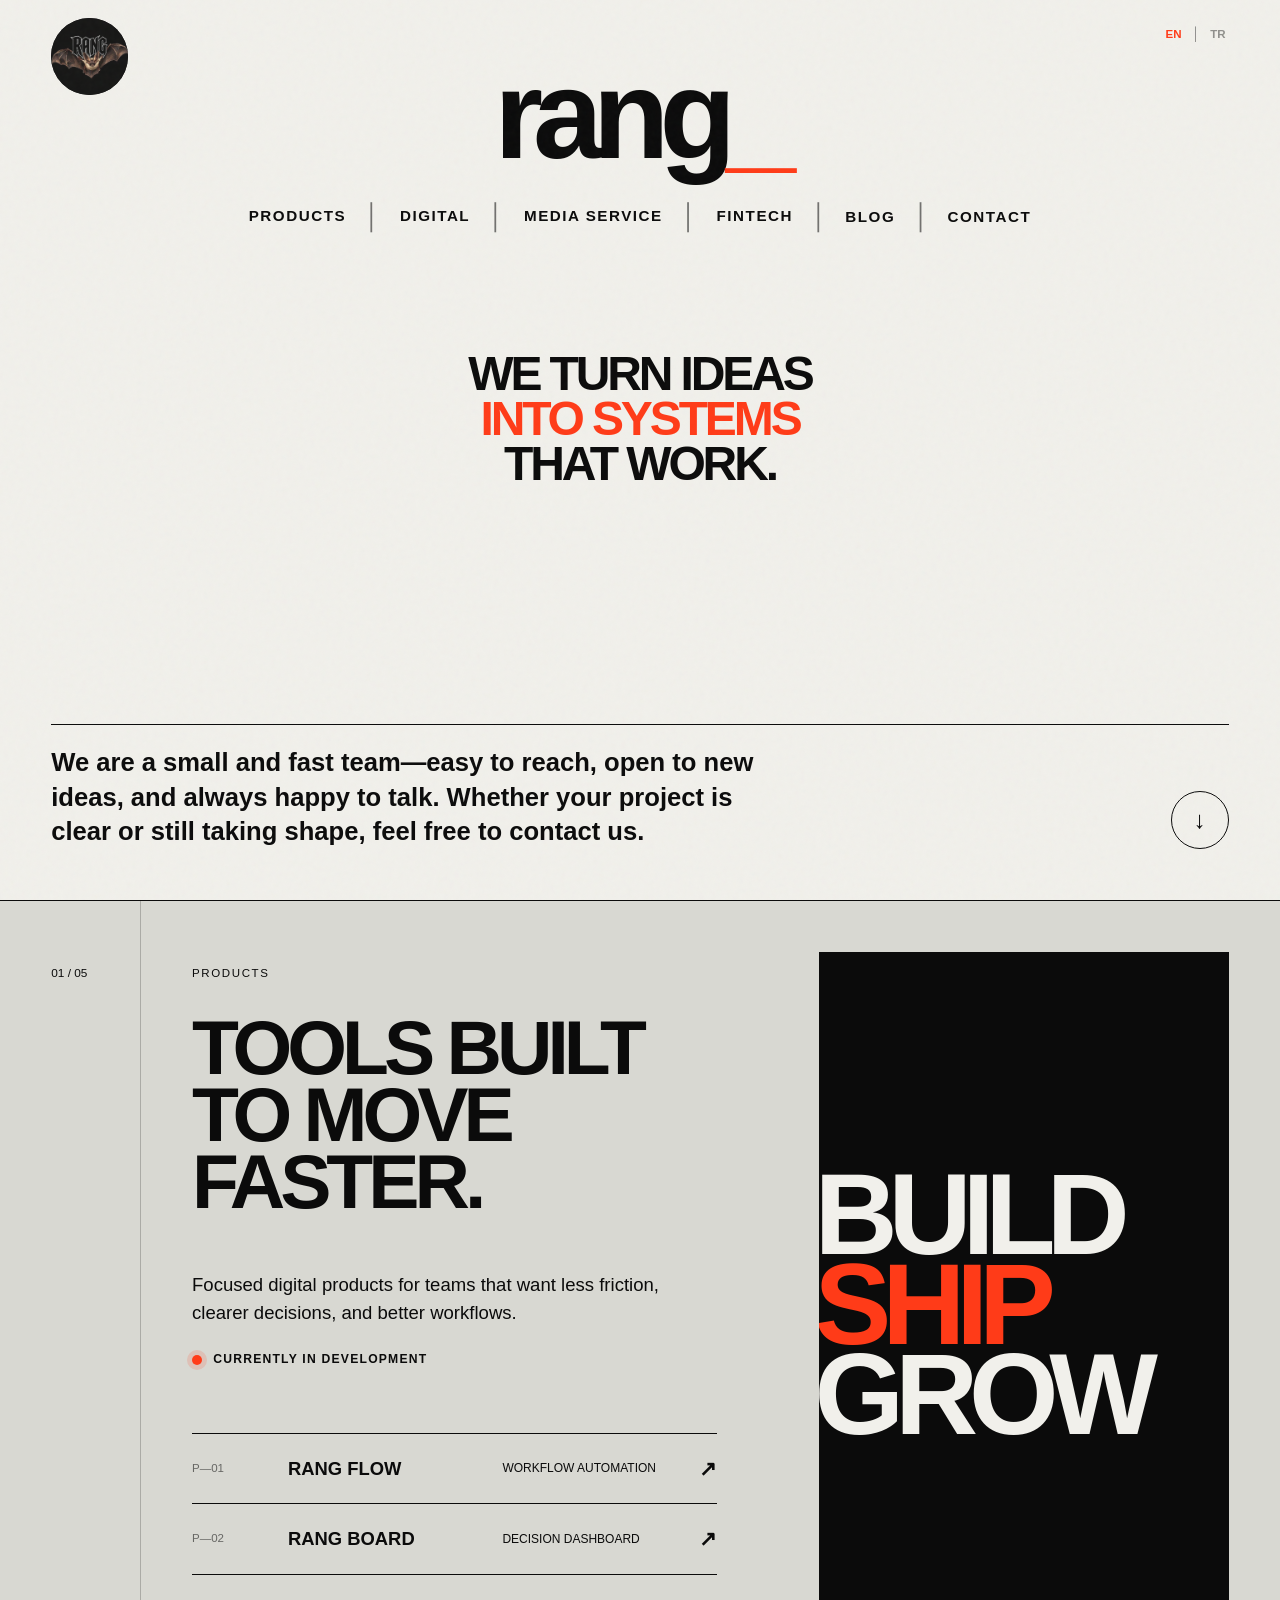
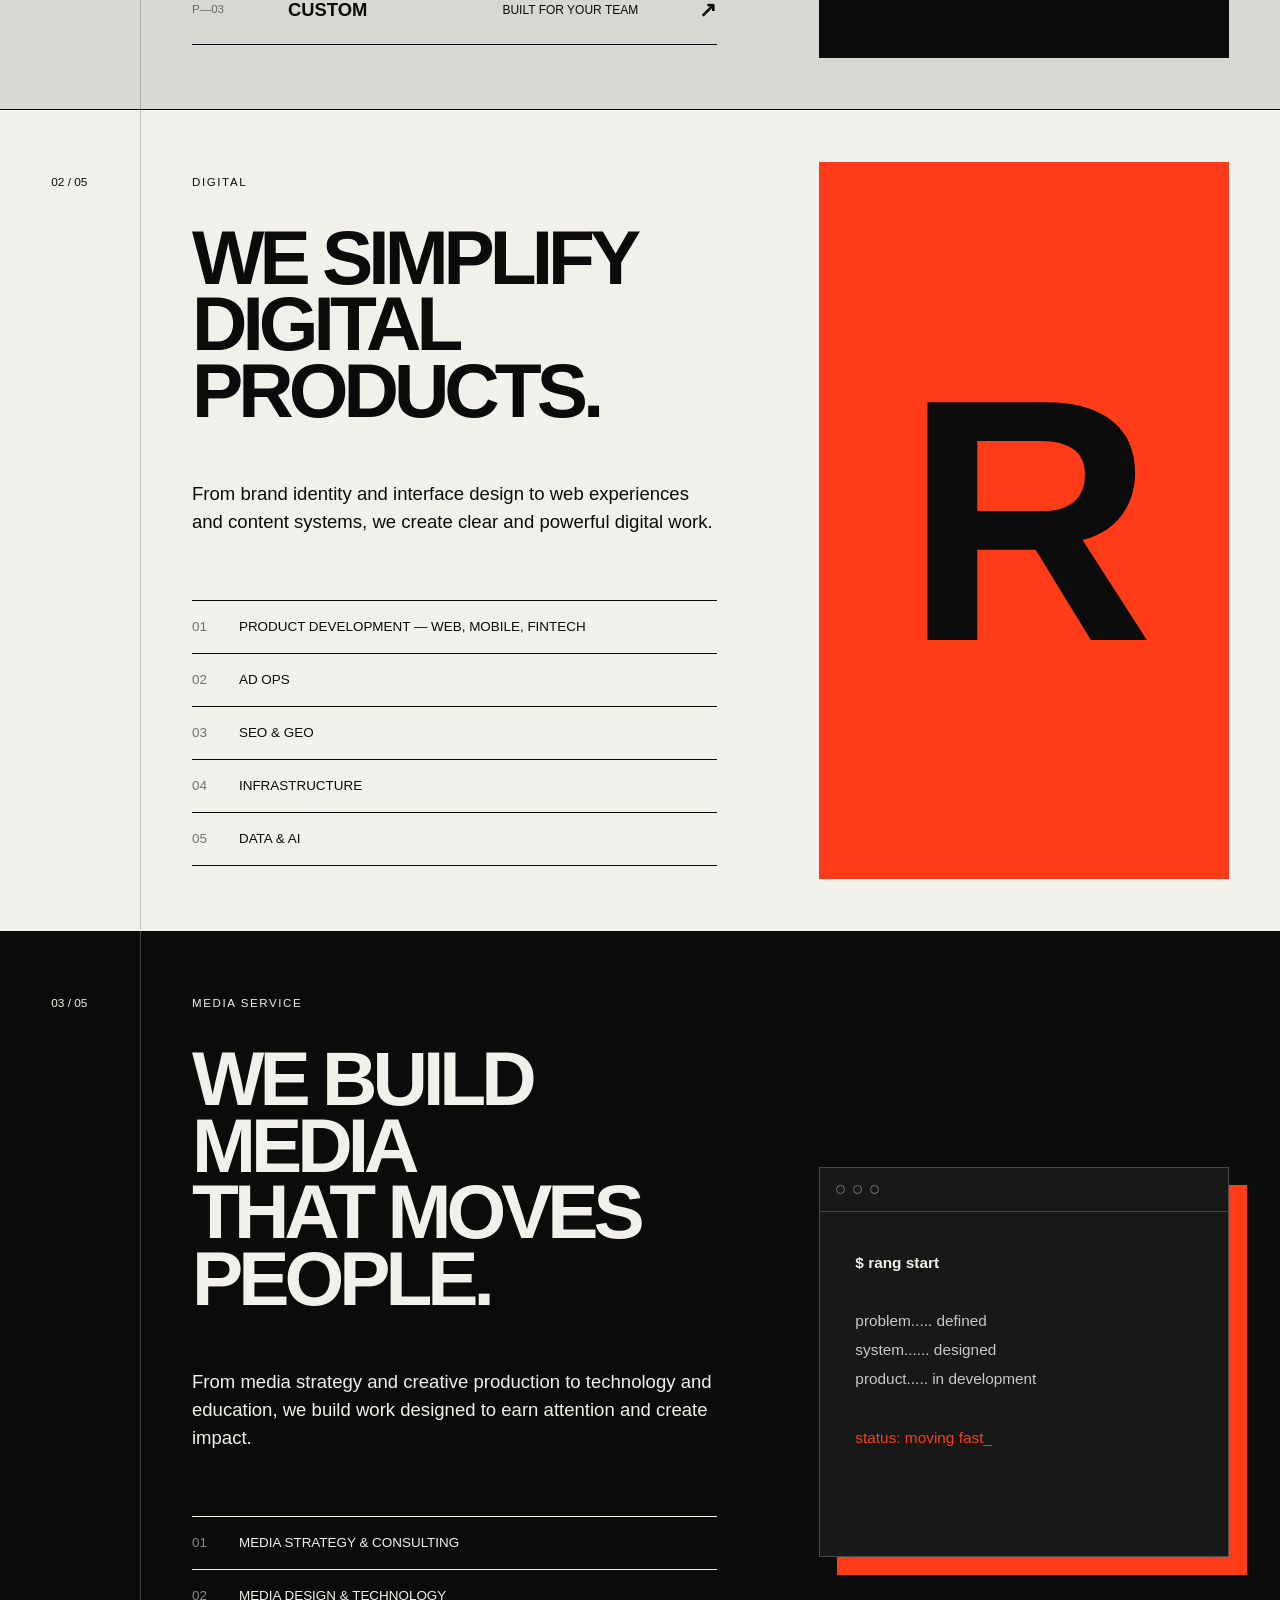
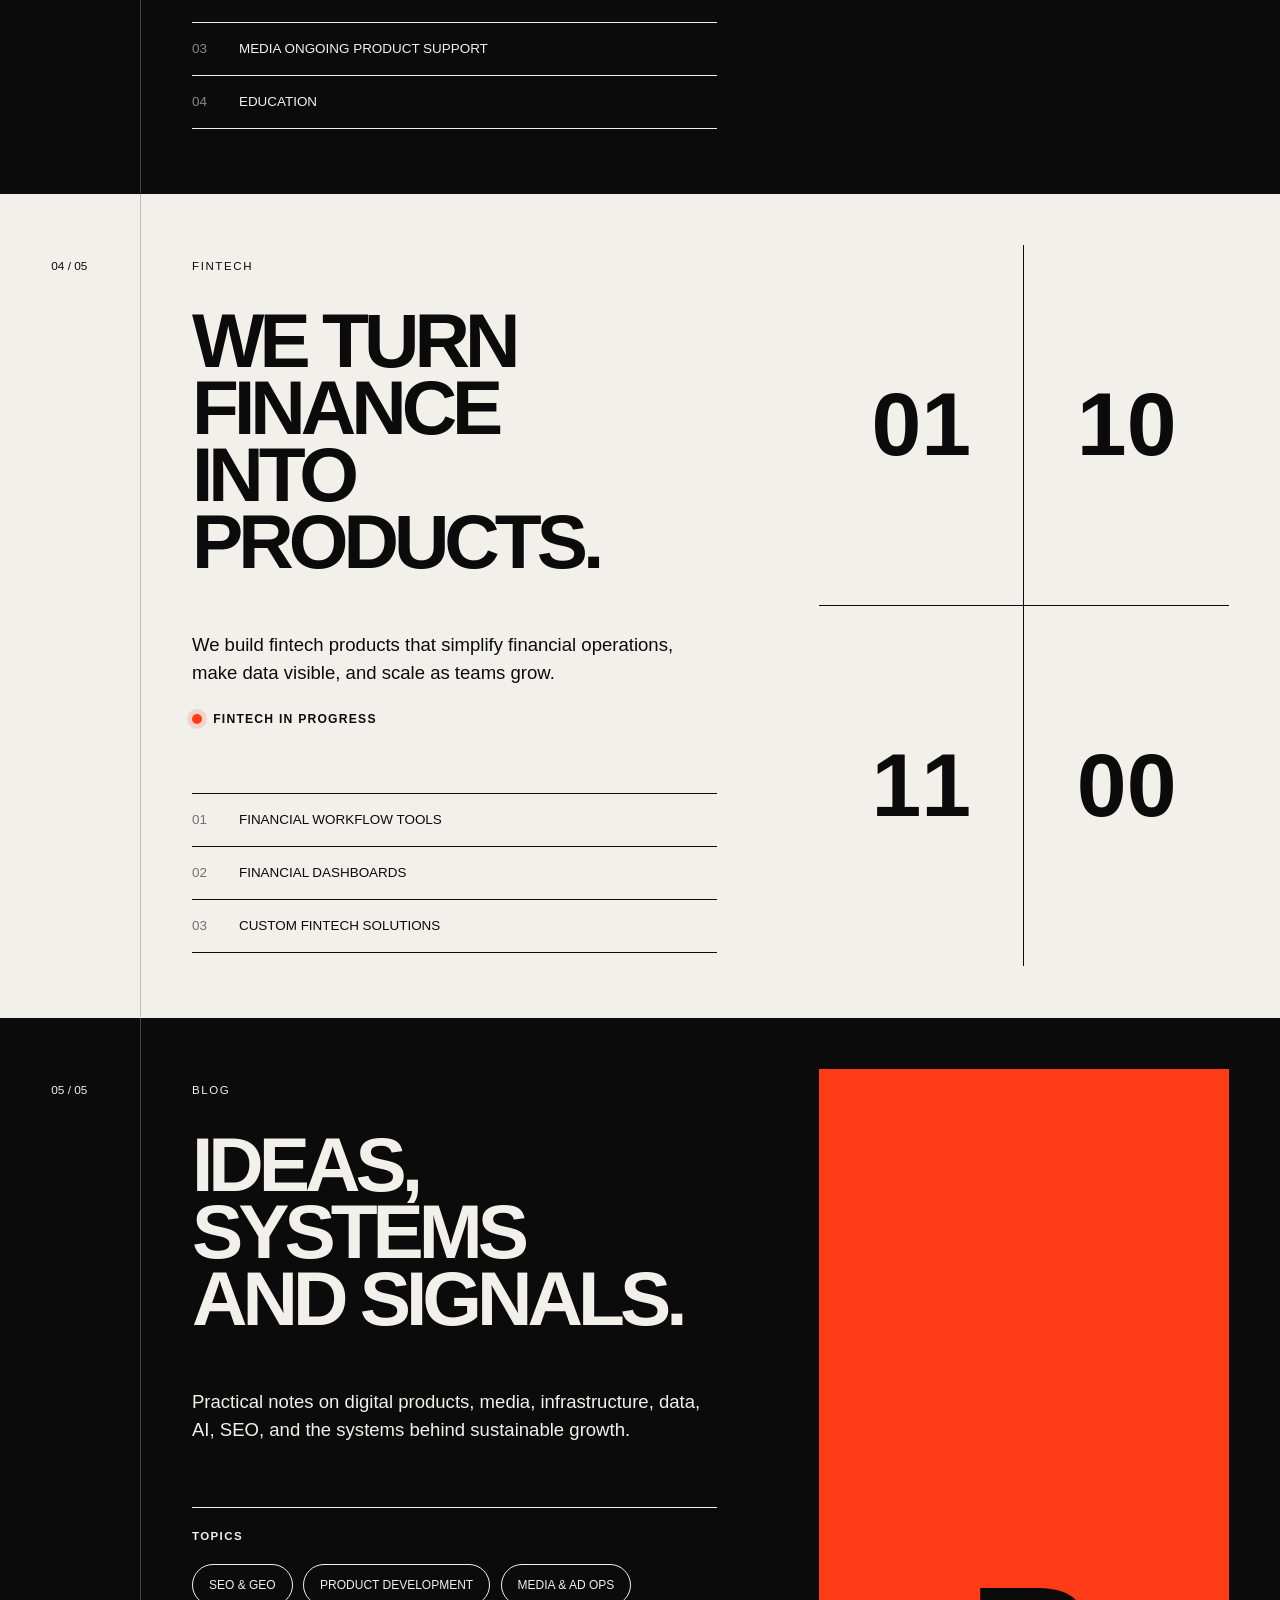
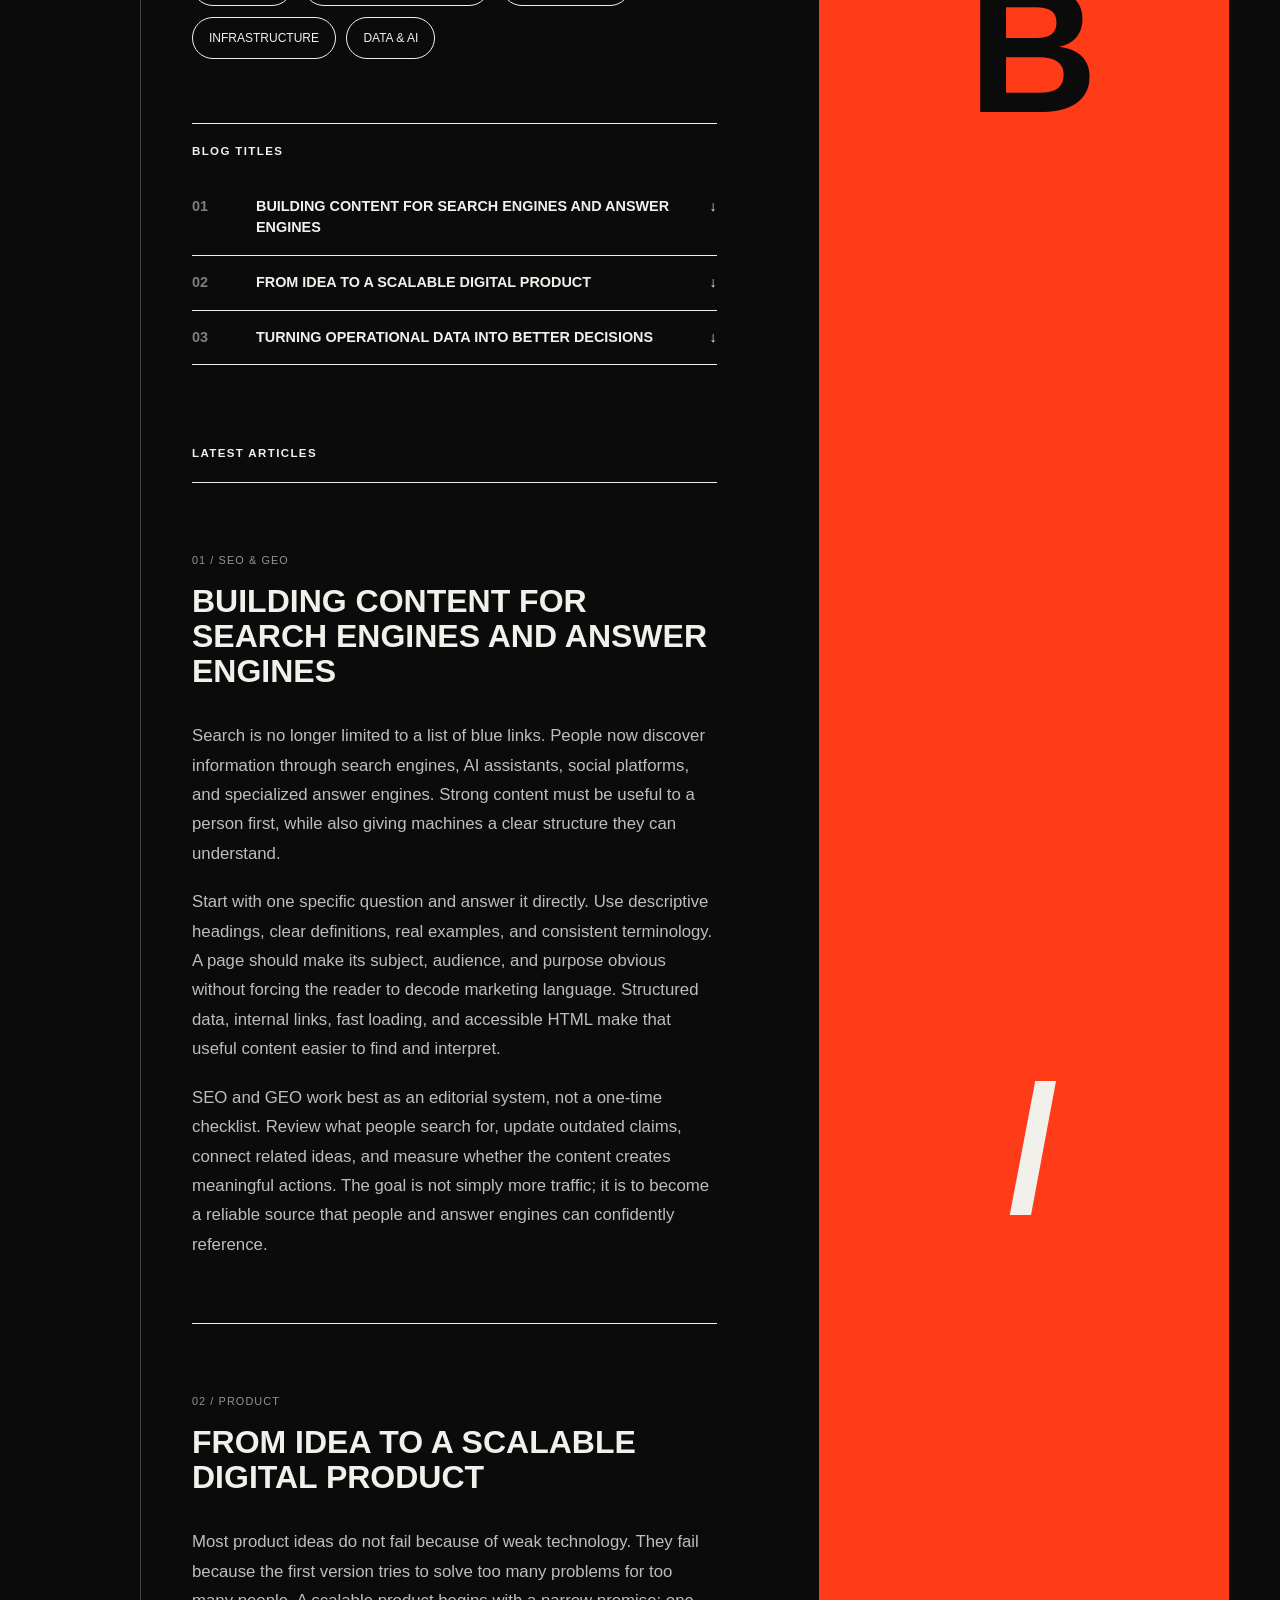
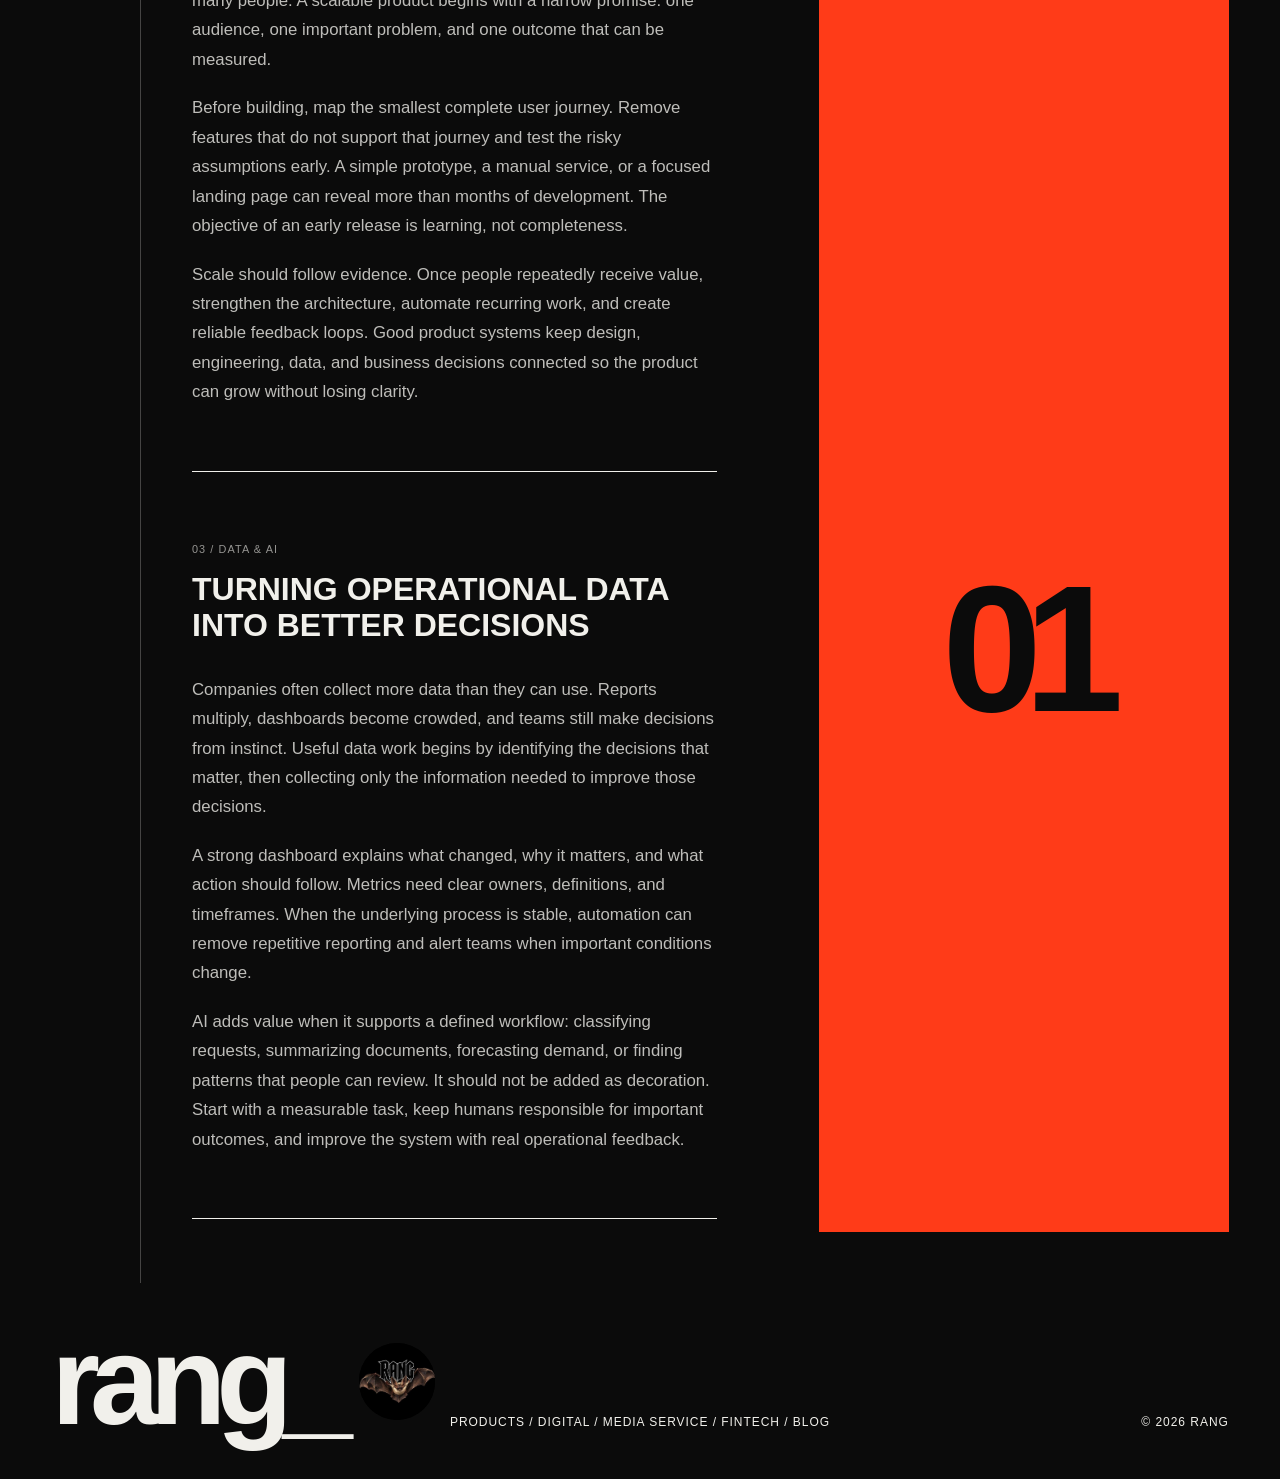
==== index.html @ 5d545982 "Add files via upload" ====
<!doctype html>
<html lang="en">
<head>
  <meta charset="UTF-8" />
  <meta name="viewport" content="width=device-width, initial-scale=1.0" />
  <meta name="description" content="rang — digital products, media services, and fintech." />
  <title>rang — digital, media service, fintech</title>
  <link rel="stylesheet" href="styles.css" />
</head>
<body>
  <div class="noise" aria-hidden="true"></div>
  <header class="site-header">
    <a class="logo-crop header-logo" href="#top" aria-label="Rang home"><img src="rang-logo.jpg" alt="" width="369" height="800"></a>
    <div class="language-switcher" aria-label="Language selector">
      <button type="button" data-lang="en" aria-pressed="true">EN</button><span>│</span><button type="button" data-lang="tr" aria-pressed="false">TR</button>
    </div>
    <a class="brand" href="#top" aria-label="rang home">rang<span class="cursor">_</span></a>
    <button class="mobile-toggle" type="button" aria-label="Toggle menu" aria-controls="main-nav" aria-expanded="false">☰</button>
    <nav id="main-nav" aria-label="Main navigation">
      <a href="#products">products</a>
      <a href="#digital">digital</a>
      <a href="#service">media service</a>
      <a href="#fintech">fintech</a>
      <div class="blog-menu">
        <button type="button" aria-controls="blog-choice">blog</button>
        <div class="blog-choice" id="blog-choice">
          <strong>Two tabs.<br>One rabbit hole.</strong>
          <p>Work mode or a little wandering?</p>
          <a href="#blog">Rang blog — ideas at work ↓</a>
          <a href="https://ghwoarang.github.io/pegasusblogstatic/" target="_blank" rel="noopener noreferrer">Founder's blog — off the clock ↗</a>
        </div>
      </div>
      <div class="contact-menu">
        <button type="button" aria-haspopup="true">contact</button>
        <div class="contact-card">
          <span>Get in touch</span>
          <strong>Let's make<br />something work.</strong>
          <div class="contact-links">
            <a href="mailto:inforangrad@gmail.com">inforangrad@gmail.com ↗</a>
            <a href="https://www.instagram.com/rangradware/" target="_blank" rel="noreferrer">Instagram / @rangradware ↗</a>
          </div>
          <p>Digital products, media services, and fintech inquiries.</p>
        </div>
      </div>
    </nav>
  </header>

  <main id="top">
    <section class="hero">
      <h1>We turn ideas<br /><span>into systems</span><br />that work.</h1>
      <div class="hero-bottom">
        <p>We are a small and fast team—easy to reach, open to new ideas, and always happy to talk. Whether your project is clear or still taking shape, feel free to contact us.</p>
        <a class="round-link" href="#digital" aria-label="Explore our work">↓</a>
      </div>
    </section>

    <section class="lane products-lane" id="products">
      <div class="lane-index">01 / 05</div>
      <div class="lane-body">
        <p class="eyebrow">products</p>
        <h2>Tools built<br />to move faster.</h2>
        <p class="lane-copy">Focused digital products for teams that want less friction, clearer decisions, and better workflows.</p>
        <p class="status-line"><span></span> Currently in development</p>
        <div class="product-list">
          <a href="mailto:inforangrad@gmail.com?subject=Rang%20Flow" class="product-row">
            <span class="product-number">P—01</span><strong>Rang Flow</strong><small>Workflow automation</small><b>↗</b>
          </a>
          <a href="mailto:inforangrad@gmail.com?subject=Rang%20Board" class="product-row">
            <span class="product-number">P—02</span><strong>Rang Board</strong><small>Decision dashboard</small><b>↗</b>
          </a>
          <a href="mailto:inforangrad@gmail.com?subject=Custom%20Product" class="product-row">
            <span class="product-number">P—03</span><strong>Custom</strong><small>Built for your team</small><b>↗</b>
          </a>
        </div>
      </div>
      <div class="product-mark" aria-hidden="true"><span>BUILD</span><span>SHIP</span><span>GROW</span></div>
    </section>

    <section class="lane" id="digital">
      <div class="lane-index">02 / 05</div>
      <div class="lane-body">
        <p class="eyebrow">digital</p>
        <h2>We simplify<br />digital products.</h2>
        <p class="lane-copy">From brand identity and interface design to web experiences and content systems, we create clear and powerful digital work.</p>
        <ul>
          <li><span>01</span> Product Development — Web, Mobile, Fintech</li>
          <li><span>02</span> Ad Ops</li>
          <li><span>03</span> SEO & GEO</li>
          <li><span>04</span> Infrastructure</li>
          <li><span>05</span> Data & AI</li>
        </ul>
      </div>
      <div class="signal signal-red" aria-hidden="true"><span>R</span></div>
    </section>

    <section class="lane inverse" id="service">
      <div class="lane-index">03 / 05</div>
      <div class="lane-body">
        <p class="eyebrow">media service</p>
        <h2>We build media<br />that moves people.</h2>
        <p class="lane-copy">From media strategy and creative production to technology and education, we build work designed to earn attention and create impact.</p>
        <ul>
          <li><span>01</span> Media Strategy & Consulting</li>
          <li><span>02</span> Media Design & Technology</li>
          <li><span>03</span> Media Ongoing Product Support</li>
          <li><span>04</span> Education</li>
        </ul>
      </div>
      <div class="terminal" aria-label="Rang workflow">
        <div class="terminal-head"><span></span><span></span><span></span></div>
        <code><b>$ rang start</b><br /><br />problem..... defined<br />system...... designed<br />product..... in development<br /><br /><em>status: moving fast_</em></code>
      </div>
    </section>

    <section class="lane" id="fintech">
      <div class="lane-index">04 / 05</div>
      <div class="lane-body">
        <p class="eyebrow">fintech</p>
        <h2>We turn finance<br />into products.</h2>
        <p class="lane-copy">We build fintech products that simplify financial operations, make data visible, and scale as teams grow.</p>
        <p class="status-line"><span></span> Fintech in progress</p>
        <ul>
          <li><span>01</span> Financial workflow tools</li>
          <li><span>02</span> Financial dashboards</li>
          <li><span>03</span> Custom fintech solutions</li>
        </ul>
      </div>
      <div class="signal signal-grid" aria-hidden="true">
        <span>01</span><span>10</span><span>11</span><span>00</span>
      </div>
    </section>

    <section class="lane blog-lane inverse" id="blog">
      <div class="lane-index">05 / 05</div>
      <div class="lane-body">
        <p class="eyebrow">blog</p>
        <h2>Ideas, systems<br />and signals.</h2>
        <p class="lane-copy">Practical notes on digital products, media, infrastructure, data, AI, SEO, and the systems behind sustainable growth.</p>
        <div class="blog-topics">
          <p>Topics</p>
          <div>
            <span>SEO & GEO</span><span>Product Development</span><span>Media & Ad Ops</span><span>Infrastructure</span><span>Data & AI</span>
          </div>
        </div>
        <div class="blog-index">
          <p>Blog titles</p>
          <a href="#article-seo"><span>01</span> Building content for search engines and answer engines <b>↓</b></a>
          <a href="#article-product"><span>02</span> From idea to a scalable digital product <b>↓</b></a>
          <a href="#article-data"><span>03</span> Turning operational data into better decisions <b>↓</b></a>
        </div>
        <p class="blog-section-title">Latest articles</p>
        <div class="blog-list">
          <article id="article-seo">
            <span>01 / SEO & GEO</span><h3>Building content for search engines and answer engines</h3>
            <div class="article-body">
              <p>Search is no longer limited to a list of blue links. People now discover information through search engines, AI assistants, social platforms, and specialized answer engines. Strong content must be useful to a person first, while also giving machines a clear structure they can understand.</p>
              <p>Start with one specific question and answer it directly. Use descriptive headings, clear definitions, real examples, and consistent terminology. A page should make its subject, audience, and purpose obvious without forcing the reader to decode marketing language. Structured data, internal links, fast loading, and accessible HTML make that useful content easier to find and interpret.</p>
              <p>SEO and GEO work best as an editorial system, not a one-time checklist. Review what people search for, update outdated claims, connect related ideas, and measure whether the content creates meaningful actions. The goal is not simply more traffic; it is to become a reliable source that people and answer engines can confidently reference.</p>
            </div>
          </article>
          <article id="article-product">
            <span>02 / PRODUCT</span><h3>From idea to a scalable digital product</h3>
            <div class="article-body">
              <p>Most product ideas do not fail because of weak technology. They fail because the first version tries to solve too many problems for too many people. A scalable product begins with a narrow promise: one audience, one important problem, and one outcome that can be measured.</p>
              <p>Before building, map the smallest complete user journey. Remove features that do not support that journey and test the risky assumptions early. A simple prototype, a manual service, or a focused landing page can reveal more than months of development. The objective of an early release is learning, not completeness.</p>
              <p>Scale should follow evidence. Once people repeatedly receive value, strengthen the architecture, automate recurring work, and create reliable feedback loops. Good product systems keep design, engineering, data, and business decisions connected so the product can grow without losing clarity.</p>
            </div>
          </article>
          <article id="article-data">
            <span>03 / DATA & AI</span><h3>Turning operational data into better decisions</h3>
            <div class="article-body">
              <p>Companies often collect more data than they can use. Reports multiply, dashboards become crowded, and teams still make decisions from instinct. Useful data work begins by identifying the decisions that matter, then collecting only the information needed to improve those decisions.</p>
              <p>A strong dashboard explains what changed, why it matters, and what action should follow. Metrics need clear owners, definitions, and timeframes. When the underlying process is stable, automation can remove repetitive reporting and alert teams when important conditions change.</p>
              <p>AI adds value when it supports a defined workflow: classifying requests, summarizing documents, forecasting demand, or finding patterns that people can review. It should not be added as decoration. Start with a measurable task, keep humans responsible for important outcomes, and improve the system with real operational feedback.</p>
            </div>
          </article>
        </div>
      </div>
      <div class="blog-mark" aria-hidden="true">B<span>/</span>01</div>
    </section>
  </main>

  <footer>
    <a class="brand footer-brand" href="#top" aria-label="rang"><span>rang_</span><span class="logo-crop footer-logo"><img src="rang-logo.jpg" alt="" loading="lazy"></span></a>
    <p>Products / Digital / Media Service / Fintech / Blog</p>
    <p>© <span id="year"></span> rang</p>
  </footer>
  <script src="script.js"></script>
</body>
</html>
---- styles.css ----
:root{--ink:#0b0b0b;--paper:#f1f0eb;--red:#ff3b18;--line:rgba(11,11,11,.22);--font:"Gotham","Montserrat","Helvetica Neue",Arial,sans-serif}
*{box-sizing:border-box}
.footer-brand{display:flex;align-items:center;gap:1rem}.logo-crop{display:block;overflow:hidden;background:#000;position:relative;border-radius:50%;width:clamp(48px,6vw,80px);aspect-ratio:1;flex-shrink:0}.logo-crop img{position:absolute;width:100%;height:auto;left:0;top:50%;transform:translateY(-50%)}
.header-logo{position:absolute;top:1.15rem;left:4vw;opacity:.9}.header-logo img{height:auto}.header-logo:hover{opacity:1}
.blog-menu{position:relative;display:flex;align-items:center;gap:1.15rem}.blog-menu+.contact-menu{gap:1.15rem}.blog-menu+.contact-menu::before{content:'│';font-size:1.55rem;opacity:.55}.blog-choice{position:absolute;top:100%;right:0;width:min(390px,90vw);padding:2rem;background:var(--red);color:var(--ink);box-shadow:8px 8px 0 var(--ink);visibility:hidden;opacity:0;transition:opacity .15s;display:grid;gap:1.2rem;text-align:left}.blog-menu:hover .blog-choice,.blog-menu:focus-within .blog-choice{visibility:visible;opacity:1}.blog-choice strong{font-size:2rem;line-height:1.1;letter-spacing:-.04em}.blog-choice p{font-size:1rem;margin:0}.blog-choice a{font-size:1rem;line-height:1.5;padding:.7rem 0;border-top:1px solid currentColor}.blog-choice a:hover{text-decoration:underline}.blog-choice::before{content:'';position:absolute;top:-9px;right:20px;border-left:10px solid transparent;border-right:10px solid transparent;border-bottom:10px solid var(--red)}
@media(max-width:800px){.blog-menu,.blog-menu+.contact-menu{gap:.2rem}.blog-menu+.contact-menu::before{font-size:.85rem}.blog-choice{position:fixed;top:190px;left:5vw;right:auto;width:90vw;padding:1.5rem}}
.mobile-toggle{display:none}
html{scroll-behavior:smooth}
body{margin:0;background:var(--paper);color:var(--ink);font-family:var(--font);font-size:16px;line-height:1.5}
a{color:inherit;text-decoration:none}
.noise{position:fixed;inset:0;pointer-events:none;opacity:.035;z-index:20;background-image:url("data:image/svg+xml,%3Csvg viewBox='0 0 180 180' xmlns='http://www.w3.org/2000/svg'%3E%3Cfilter id='n'%3E%3CfeTurbulence type='fractalNoise' baseFrequency='.9' numOctaves='4' stitchTiles='stitch'/%3E%3C/filter%3E%3Crect width='100%25' height='100%25' filter='url(%23n)' opacity='.9'/%3E%3C/svg%3E")}
.site-header{height:300px;display:flex;flex-direction:column;justify-content:center;align-items:center;gap:2rem;padding:1.35rem 4vw;position:absolute;top:0;left:0;right:0;background:transparent;z-index:10}
.language-switcher{position:absolute;top:1.5rem;right:4vw;display:flex;align-items:center;gap:.45rem}.language-switcher button{appearance:none;border:0;background:transparent;padding:.2rem;font-family:var(--font);font-size:.72rem;font-weight:700;cursor:pointer;opacity:.4}.language-switcher button[aria-pressed="true"]{opacity:1;color:var(--red)}.language-switcher span{font-size:.8rem;opacity:.45}
.brand{font-size:clamp(4rem,9.8vw,10rem);font-weight:700;line-height:.8;letter-spacing:-.08em}.cursor{color:var(--red);animation:blink 1s steps(1) infinite}@keyframes blink{50%{opacity:0}}
nav{display:flex;align-items:center;gap:1.15rem}nav>a,nav button{display:flex;align-items:center;gap:1.15rem;font-family:var(--font);font-size:.95rem;font-weight:700;text-transform:uppercase;letter-spacing:.1em}nav button{appearance:none;border:0;padding:0;background:transparent;color:inherit;cursor:pointer}nav>a+*,nav button{position:relative}nav>a+*::before{content:"│";color:var(--ink);font-size:1.55rem;font-weight:400;opacity:.55}nav>a:hover,nav button:hover{color:var(--red)}nav>a:hover::before,nav button:hover::before{color:var(--ink)}.contact-menu{position:relative;display:flex;align-items:center}.contact-card{position:absolute;z-index:30;top:calc(100% + 1.4rem);right:0;width:410px;aspect-ratio:1/1;padding:2.2rem;background:var(--red);color:var(--ink);display:flex;flex-direction:column;justify-content:space-between;box-shadow:14px 14px 0 var(--ink);opacity:0;visibility:hidden;transform:translateY(-10px) scale(.97);transform-origin:top right;transition:opacity .2s,transform .2s,visibility .2s}.contact-card::before{content:"";position:absolute;right:1.2rem;top:-13px;border-left:13px solid transparent;border-right:13px solid transparent;border-bottom:13px solid var(--red)}.contact-menu:hover .contact-card,.contact-menu:focus-within .contact-card{opacity:1;visibility:visible;transform:translateY(0) scale(1)}.contact-card>span{font-size:.7rem;text-transform:uppercase;letter-spacing:.12em}.contact-card strong{font-size:2.4rem;line-height:.92;letter-spacing:-.06em;text-transform:uppercase}.contact-links{display:flex;flex-direction:column;gap:.65rem}.contact-card a{font-size:.95rem;font-weight:700;text-transform:none;letter-spacing:0;border-bottom:1px solid var(--ink);padding-bottom:.45rem}.contact-card p{margin:0;font-size:.8rem;line-height:1.5;text-transform:none;letter-spacing:0}
.hero{min-height:100vh;padding:calc(300px + 4vw) 4vw 4vw;display:flex;flex-direction:column;align-items:center;justify-content:space-between}
.eyebrow{text-transform:uppercase;font-size:.72rem;letter-spacing:.14em;margin:0 0 2rem}
h1,h2{font-family:var(--font);text-transform:uppercase;margin:0;letter-spacing:-.065em;line-height:.87}
h1{font-size:3rem;max-width:860px;line-height:.94;text-align:center}h1 span{color:var(--red)}
.hero-bottom{width:100%;display:flex;justify-content:space-between;align-items:end;border-top:1px solid var(--ink);padding-top:1.25rem;margin-top:5rem}.hero-bottom p{max-width:720px;margin:0;font-size:clamp(1.25rem,2vw,1.8rem);font-weight:600;line-height:1.35}
.round-link{width:58px;height:58px;border:1px solid var(--ink);border-radius:50%;display:grid;place-items:center;font-size:1.5rem;transition:.2s}.round-link:hover{background:var(--ink);color:var(--paper)}
.lane{min-height:760px;border-top:1px solid var(--ink);display:grid;grid-template-columns:11% 49% 40%;position:relative;overflow:hidden}.lane>*{padding:5vw 4vw}.lane-index{font-size:.74rem;border-right:1px solid var(--line)}
.lane-body{display:flex;flex-direction:column}.lane h2{font-size:clamp(3rem,6vw,7rem)}.lane-copy{max-width:630px;font-size:clamp(1rem,1.45vw,1.25rem);margin:3.5rem 0 auto}.lane ul{padding:0;margin:4rem 0 0;list-style:none;border-top:1px solid currentColor}.lane li{padding:1rem 0;border-bottom:1px solid currentColor;display:flex;gap:2rem;text-transform:uppercase;font-size:.84rem}.lane li span{opacity:.55}
.signal{margin:4vw;align-self:stretch;display:grid;place-items:center;padding:0}.signal-red{background:var(--red);color:var(--ink)}.signal-red span{font:700 clamp(9rem,27vw,30rem)/1 var(--font);letter-spacing:-.13em;transform:translateX(-.05em)}
.products-lane{background:#d8d8d2}.product-list{margin-top:4rem;border-top:1px solid var(--ink)}.product-row{display:grid;grid-template-columns:80px 1.1fr 1fr auto;align-items:center;gap:1rem;padding:1.2rem 0;border-bottom:1px solid var(--ink);transition:padding .2s,background .2s}.product-row:hover{padding-left:1rem;background:var(--paper)}.product-row strong{font-family:var(--font);font-size:1.15rem;text-transform:uppercase}.product-row small{font-size:.75rem;text-transform:uppercase}.product-row b{font-size:1.3rem}.product-number{font-size:.72rem;opacity:.55}.product-mark{margin:4vw;align-self:stretch;padding:0;background:var(--ink);color:var(--paper);display:flex;flex-direction:column;justify-content:center;overflow:hidden}.product-mark span{font:700 clamp(4rem,9vw,10rem)/.78 var(--font);letter-spacing:-.08em;transform:translateX(-.04em)}.product-mark span:nth-child(2){color:var(--red)}
.status-line{display:flex;align-items:center;gap:.7rem;margin:1.5rem 0 0;font-size:.76rem;font-weight:700;letter-spacing:.1em;text-transform:uppercase}.status-line span{width:10px;height:10px;border-radius:50%;background:var(--red);box-shadow:0 0 0 5px rgba(255,59,24,.15);animation:pulse 1.8s ease-in-out infinite}@keyframes pulse{50%{opacity:.35}}
.inverse{background:var(--ink);color:var(--paper);border-color:var(--paper)}.inverse .lane-index{border-color:rgba(241,240,235,.25)}
.terminal{margin:7vw 4vw;background:#181818;border:1px solid #4d4d4d;align-self:center;min-height:390px;padding:0;box-shadow:18px 18px 0 var(--red)}.terminal-head{height:44px;border-bottom:1px solid #444;display:flex;align-items:center;gap:8px;padding:0 16px}.terminal-head span{width:9px;height:9px;border:1px solid #777;border-radius:50%}.terminal code{display:block;padding:2.2rem;font-family:var(--font);font-size:clamp(.8rem,1.2vw,1rem);line-height:1.9;color:#c8c8c8}.terminal b{color:var(--paper)}.terminal em{font-style:normal;color:var(--red)}
.signal-grid{grid-template-columns:1fr 1fr;gap:1px;background:var(--ink)}.signal-grid span{width:100%;height:100%;background:var(--paper);display:grid;place-items:center;font:700 clamp(3rem,7vw,8rem)/1 var(--font);transition:.25s}.signal-grid span:hover{background:var(--red)}
.blog-lane{min-height:2400px}.blog-topics{margin-top:4rem;border-top:1px solid currentColor;padding-top:1.2rem}.blog-topics>p,.blog-section-title,.blog-index>p{margin:0 0 1.2rem;font-size:.72rem;font-weight:700;letter-spacing:.12em;text-transform:uppercase}.blog-topics>div{display:flex;flex-wrap:wrap;gap:.65rem}.blog-topics span{padding:.7rem 1rem;border:1px solid currentColor;border-radius:999px;font-size:.75rem;text-transform:uppercase}.blog-index{margin-top:4rem;border-top:1px solid currentColor;padding-top:1.2rem}.blog-index>a{display:grid;grid-template-columns:3rem 1fr auto;gap:1rem;padding:1rem 0;border-bottom:1px solid currentColor;font-size:.9rem;font-weight:700;text-transform:uppercase}.blog-index>a span{opacity:.5}.blog-index>a b{transition:transform .2s}.blog-index>a:hover b{transform:translateY(6px);color:var(--red)}.blog-section-title{margin-top:5rem}.blog-list{border-top:1px solid currentColor}.blog-list article{padding:4rem 0;border-bottom:1px solid currentColor;scroll-margin-top:2rem}.blog-list>article>span{font-size:.68rem;letter-spacing:.1em;opacity:.6}.blog-list h3{margin:.8rem 0 2rem;font-size:clamp(1.6rem,2.5vw,2.4rem);line-height:1.1;text-transform:uppercase}.article-body{display:grid;gap:1.2rem}.article-body p{max-width:680px;margin:0;font-size:1.05rem;line-height:1.75;opacity:.78}.blog-mark{margin:4vw;align-self:stretch;padding:2rem;background:var(--red);color:var(--ink);display:grid;place-items:center;font:700 clamp(6rem,14vw,15rem)/1 var(--font);letter-spacing:-.1em}.blog-mark span{color:var(--paper)}
.cta{background:var(--red);min-height:520px;padding:6vw 4vw;display:flex;flex-direction:column;justify-content:space-between}.cta a{font:700 clamp(3.5rem,9vw,10rem)/.9 var(--font);text-transform:uppercase;letter-spacing:-.065em;border-bottom:.07em solid var(--ink);padding-bottom:.08em}.cta a span{display:inline-block;transition:.2s}.cta a:hover span{transform:translate(12px,-12px)}
footer{min-height:180px;background:var(--ink);color:var(--paper);padding:3rem 4vw;display:grid;grid-template-columns:1fr auto 1fr;align-items:end}footer p{margin:0;font-size:.75rem;text-transform:uppercase;letter-spacing:.08em}footer p:last-child{text-align:right}
@media(max-width:800px){.site-header{height:220px;padding:1rem 2vw;gap:1.3rem}.site-header .brand{font-size:clamp(3.8rem,20vw,6rem)}.site-header nav{gap:.2rem}.site-header nav>a,.site-header nav button{gap:.2rem;font-size:.52rem;letter-spacing:0}.site-header nav>a+*::before{font-size:.85rem}.contact-card{position:fixed;top:210px;right:4vw;width:92vw;max-height:360px;aspect-ratio:auto}.hero{min-height:720px;padding-top:258px}.hero h1{font-size:2.25rem}.lane{grid-template-columns:52px 1fr;min-height:auto}.lane-index{padding:2rem 1rem}.lane-body{padding:4rem 6vw}.lane-copy{margin:2.5rem 0 4rem}.signal,.terminal,.product-mark{grid-column:1/-1;min-height:360px;margin:0;border-left:0;border-right:0}.product-mark{padding:3rem 6vw}.product-row{grid-template-columns:58px 1fr auto}.product-row small{display:none}.terminal{margin:0 6vw 5rem;min-height:320px}.cta{min-height:430px}.cta a{font-size:clamp(3rem,15vw,6rem)}footer{grid-template-columns:1fr 1fr;gap:2rem}footer p:nth-child(2){display:none}}
@media(max-width:800px){
 .site-header{position:relative;height:auto;min-height:210px;padding:88px 6vw 28px;gap:24px}
 .site-header .brand{font-size:clamp(64px,20vw,100px);line-height:1}
 .header-logo{top:16px;left:6vw;width:56px}.language-switcher{top:22px;right:70px}.language-switcher button{font-size:14px;min-height:40px;min-width:32px}
 .mobile-toggle{display:block;position:absolute;top:20px;right:5vw;min-width:44px;min-height:44px;border:1px solid var(--ink);background:transparent;font-size:24px}
 .site-header nav{display:none;width:100%;flex-direction:column;align-items:stretch;gap:0;border-top:1px solid var(--ink)}
 .site-header.menu-open nav{display:flex}.site-header nav>a,.site-header nav button{font-size:16px;line-height:1.5;padding:12px 0;min-height:48px;letter-spacing:.04em}
 .site-header nav>*{border-bottom:1px solid var(--line)}.site-header nav>*::before{display:none!important}
 .blog-menu,.contact-menu{display:block;position:relative}.blog-choice,.contact-card{position:static;width:100%;max-height:none;aspect-ratio:auto;box-shadow:none;transform:none;transition:none;display:none;padding:22px;gap:20px;margin:0 0 16px}
 .blog-menu:hover .blog-choice,.blog-menu:focus-within .blog-choice,.contact-menu:hover .contact-card,.contact-menu:focus-within .contact-card{display:none}
 .blog-menu.is-open .blog-choice,.contact-menu.is-open .contact-card{display:flex;flex-direction:column;visibility:visible;opacity:1;transform:none}
 .blog-choice::before,.contact-card::before{display:none}.contact-card strong,.blog-choice strong{font-size:30px;line-height:1.15}.contact-card a,.blog-choice a{font-size:16px;overflow-wrap:anywhere}
 .hero{min-height:0;padding:32px 6vw 48px;gap:40px}.hero h1{font-size:clamp(28px,8vw,44px);line-height:1.08;letter-spacing:-.04em;overflow-wrap:anywhere}
 .hero-bottom{margin-top:16px;gap:20px;align-items:center}.hero-bottom p{font-size:18px;line-height:1.5}.round-link{flex-shrink:0;width:44px;height:44px}
 .lane{display:flex;flex-direction:column;min-height:0}.lane>*{min-width:0}.lane-index{padding:16px 6vw;border-right:0;border-bottom:1px solid var(--line);font-size:14px}
 .lane-body{padding:36px 6vw}.lane h2{font-size:clamp(30px,9vw,56px);line-height:1.1;letter-spacing:-.045em;overflow-wrap:anywhere}.eyebrow{font-size:14px;margin-bottom:24px}
 .lane-copy{font-size:17px;line-height:1.6;margin:24px 0 0}.lane ul,.product-list{margin-top:28px}.lane li{font-size:14px;gap:16px}.lane li span{flex-shrink:0}
 .signal,.product-mark{min-height:0;height:240px;margin:0 6vw 36px}.signal-red span{font-size:200px}.product-mark span{font-size:80px;line-height:.9}
 .terminal{margin:0 6vw 40px;min-height:0;box-shadow:8px 8px 0 var(--red)}.terminal code{padding:24px;font-size:14px;overflow-wrap:anywhere}
 .product-row{grid-template-columns:40px minmax(0,1fr) auto;gap:8px}.product-row strong{font-size:16px;overflow-wrap:anywhere}.status-line{font-size:14px;letter-spacing:.03em}
 .blog-lane{min-height:0}.blog-topics,.blog-index{margin-top:32px}.blog-topics span{font-size:14px}.blog-index>a{grid-template-columns:24px minmax(0,1fr) 16px;gap:10px;font-size:14px}
 .blog-section-title{margin-top:40px}.blog-list article{padding:32px 0}.blog-list h3{font-size:26px;line-height:1.2;overflow-wrap:anywhere}.article-body p{font-size:17px;line-height:1.7}.blog-mark{display:none}
 footer{display:flex;flex-direction:column;align-items:flex-start;gap:24px;padding:36px 6vw;min-height:0}footer .brand{font-size:clamp(52px,16vw,80px);line-height:1}.footer-logo{width:56px}footer p:last-child{font-size:14px;text-align:left}
}
@media(prefers-reduced-motion:reduce){html{scroll-behavior:auto}.cursor,.status-line span{animation:none}}
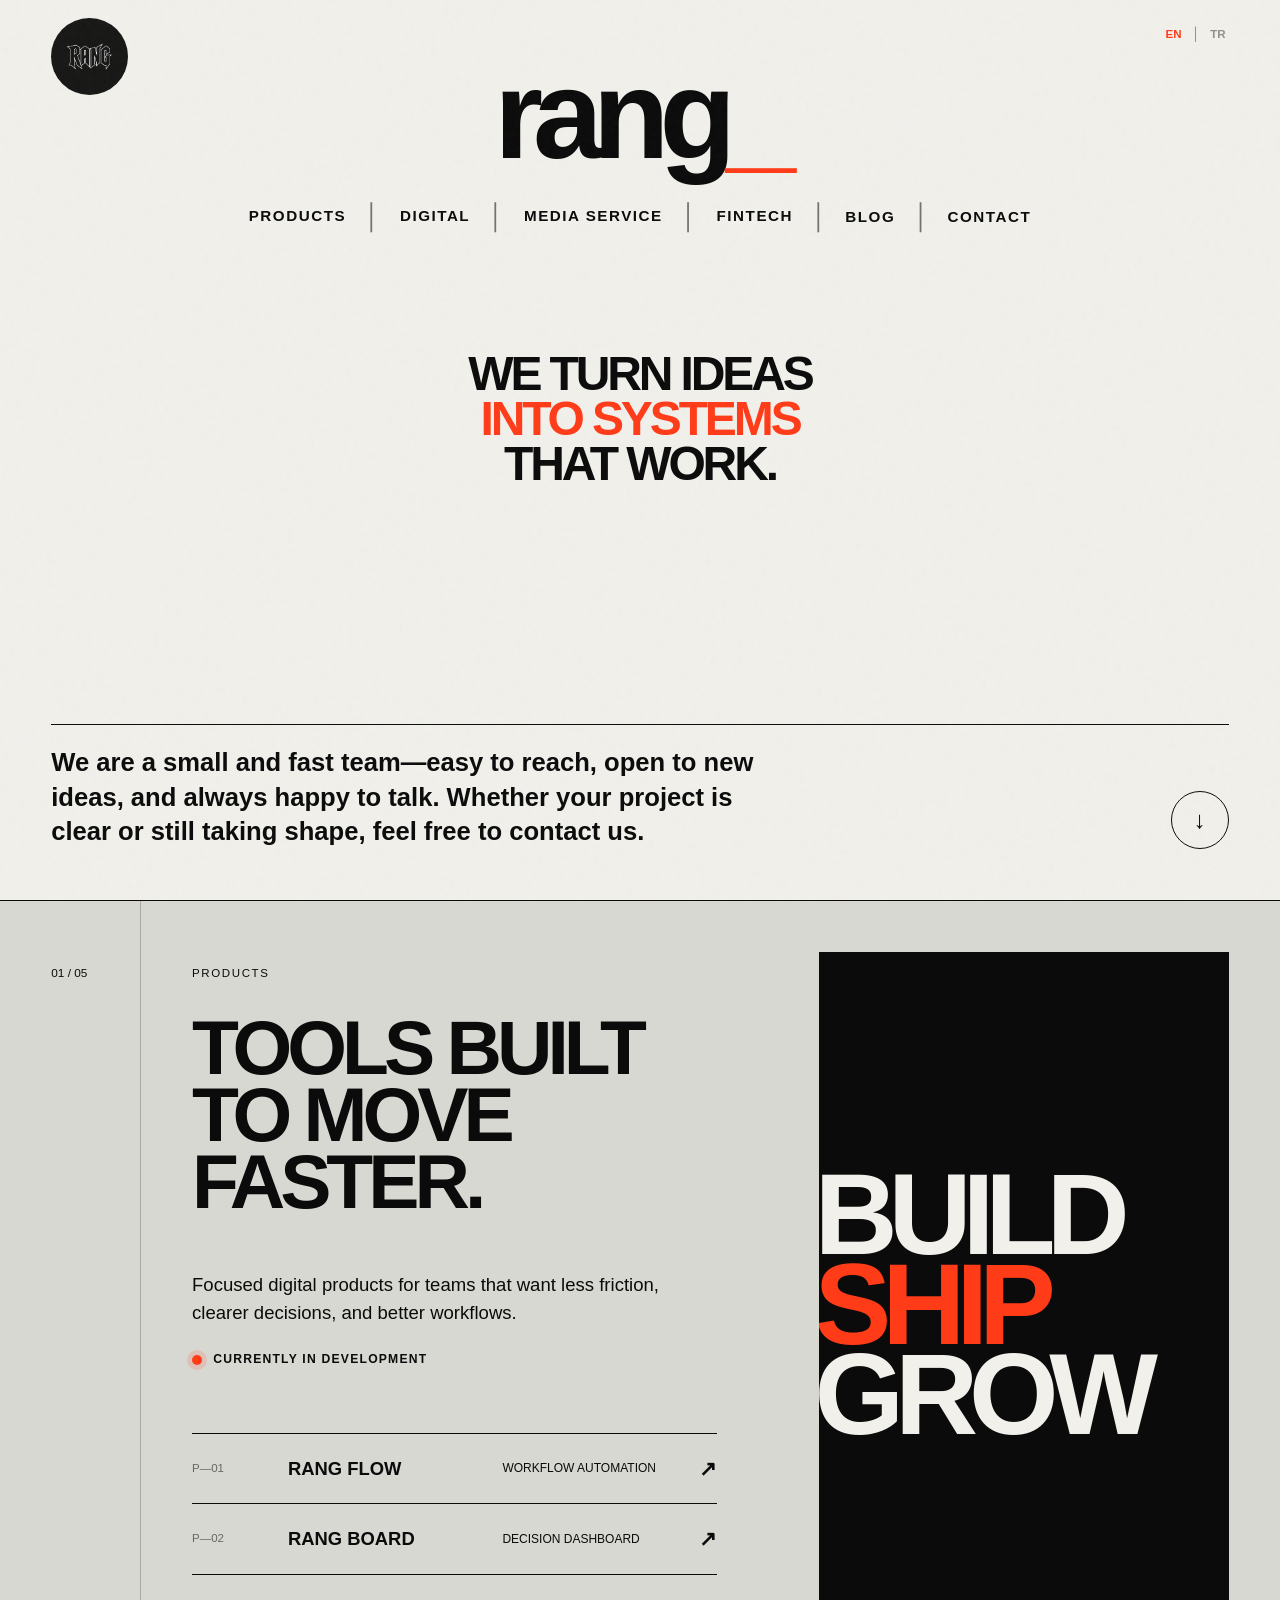
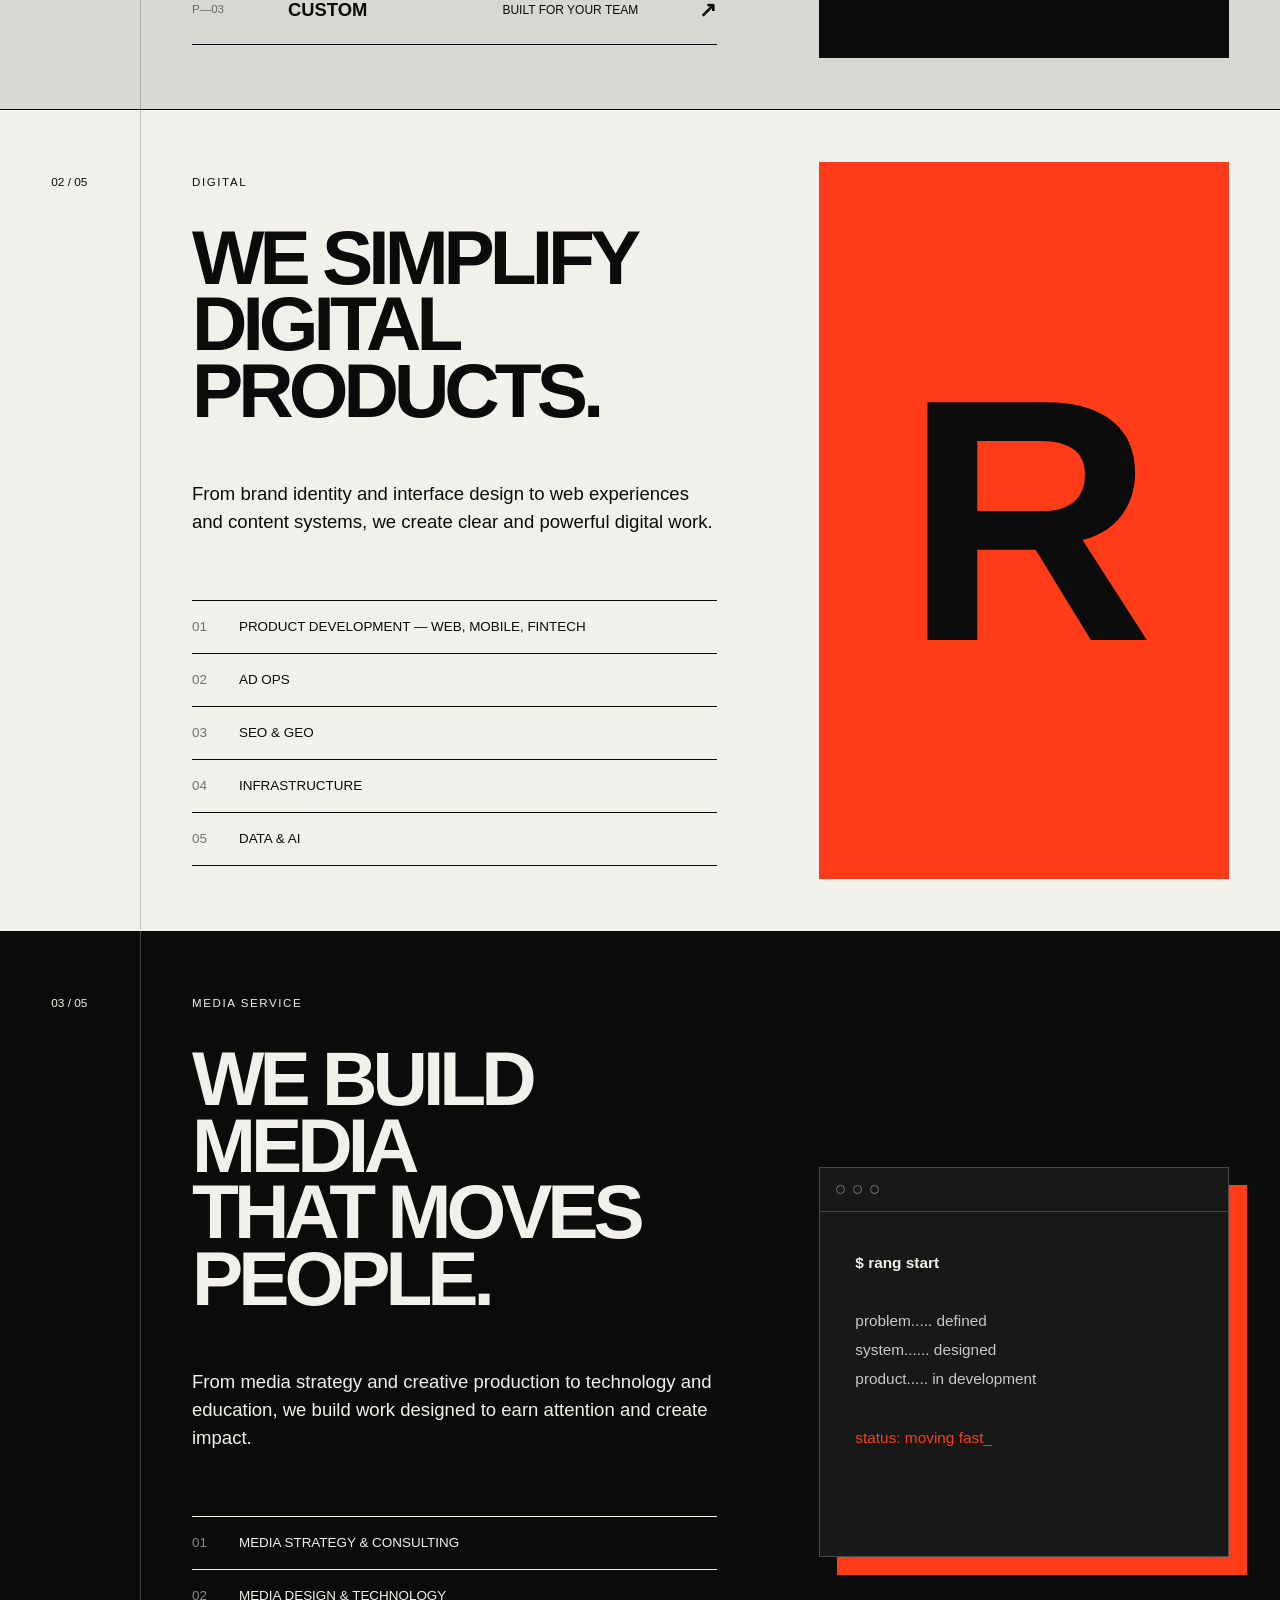
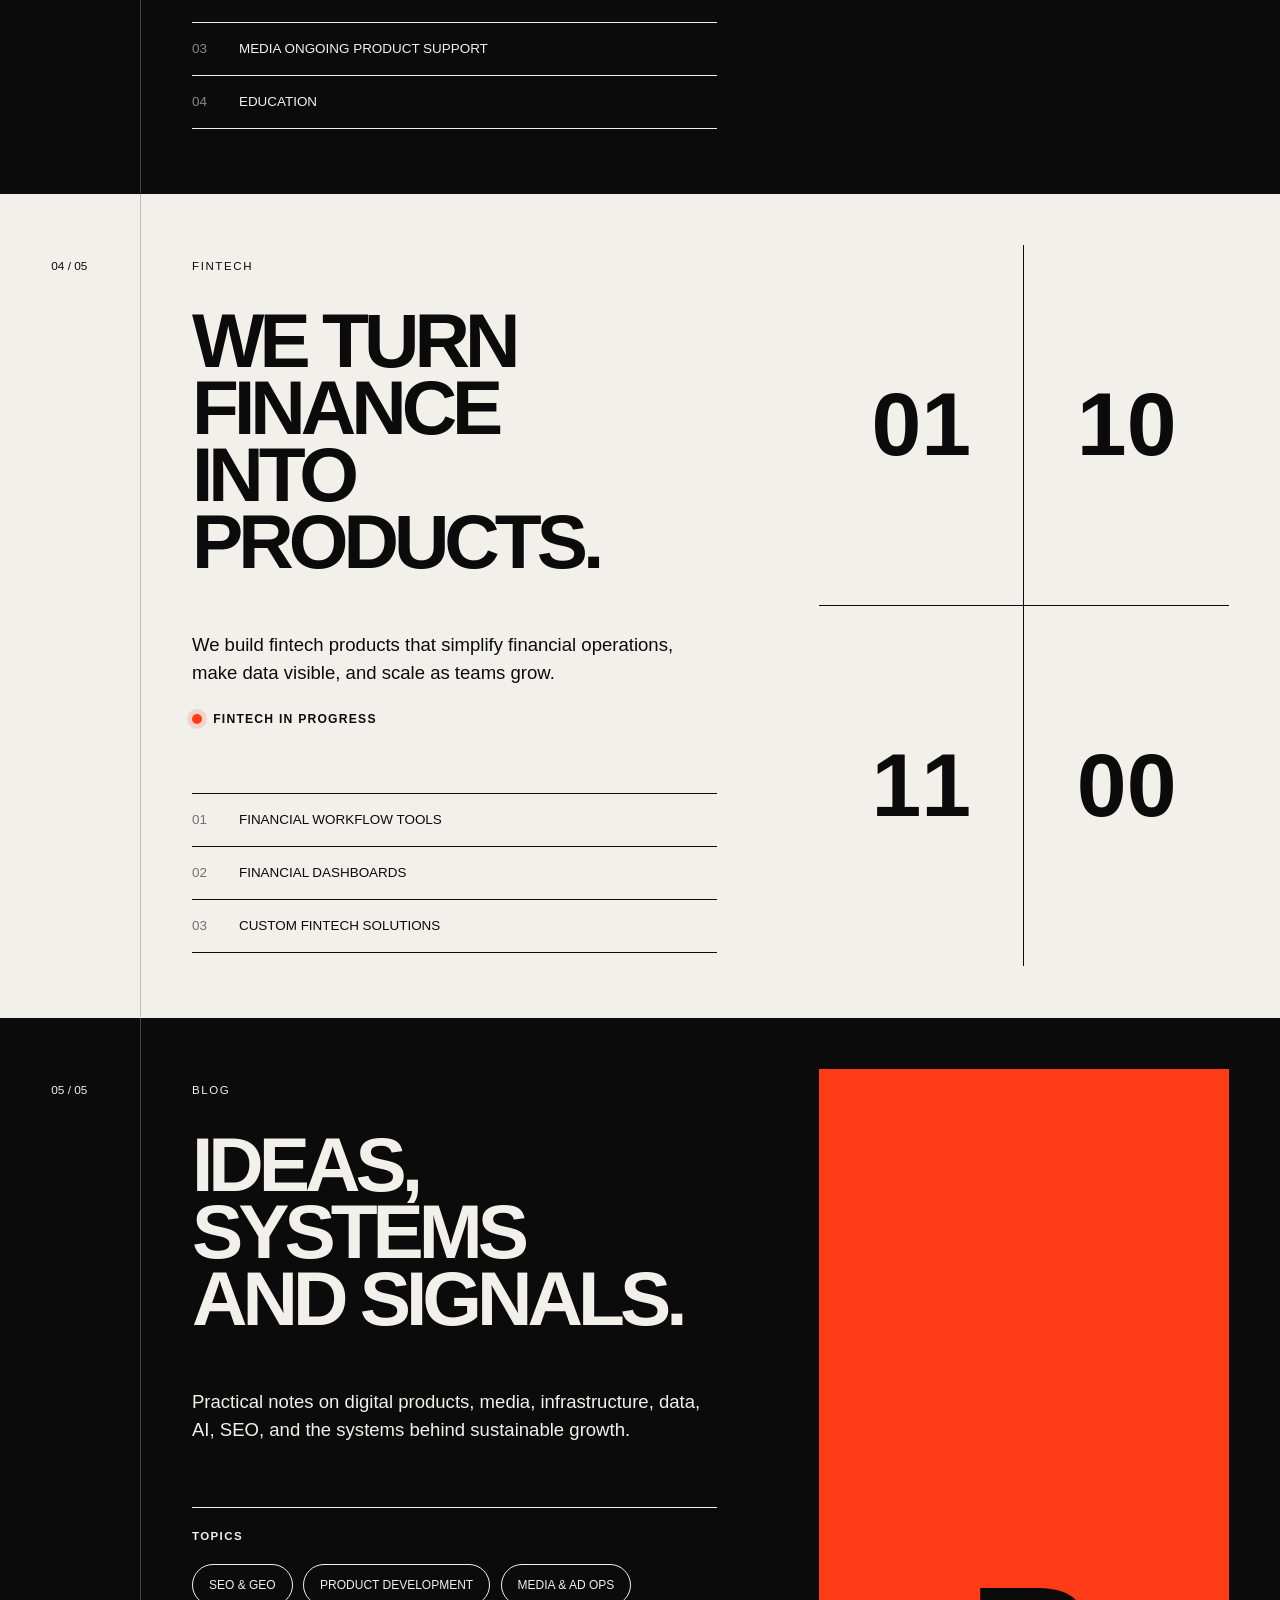
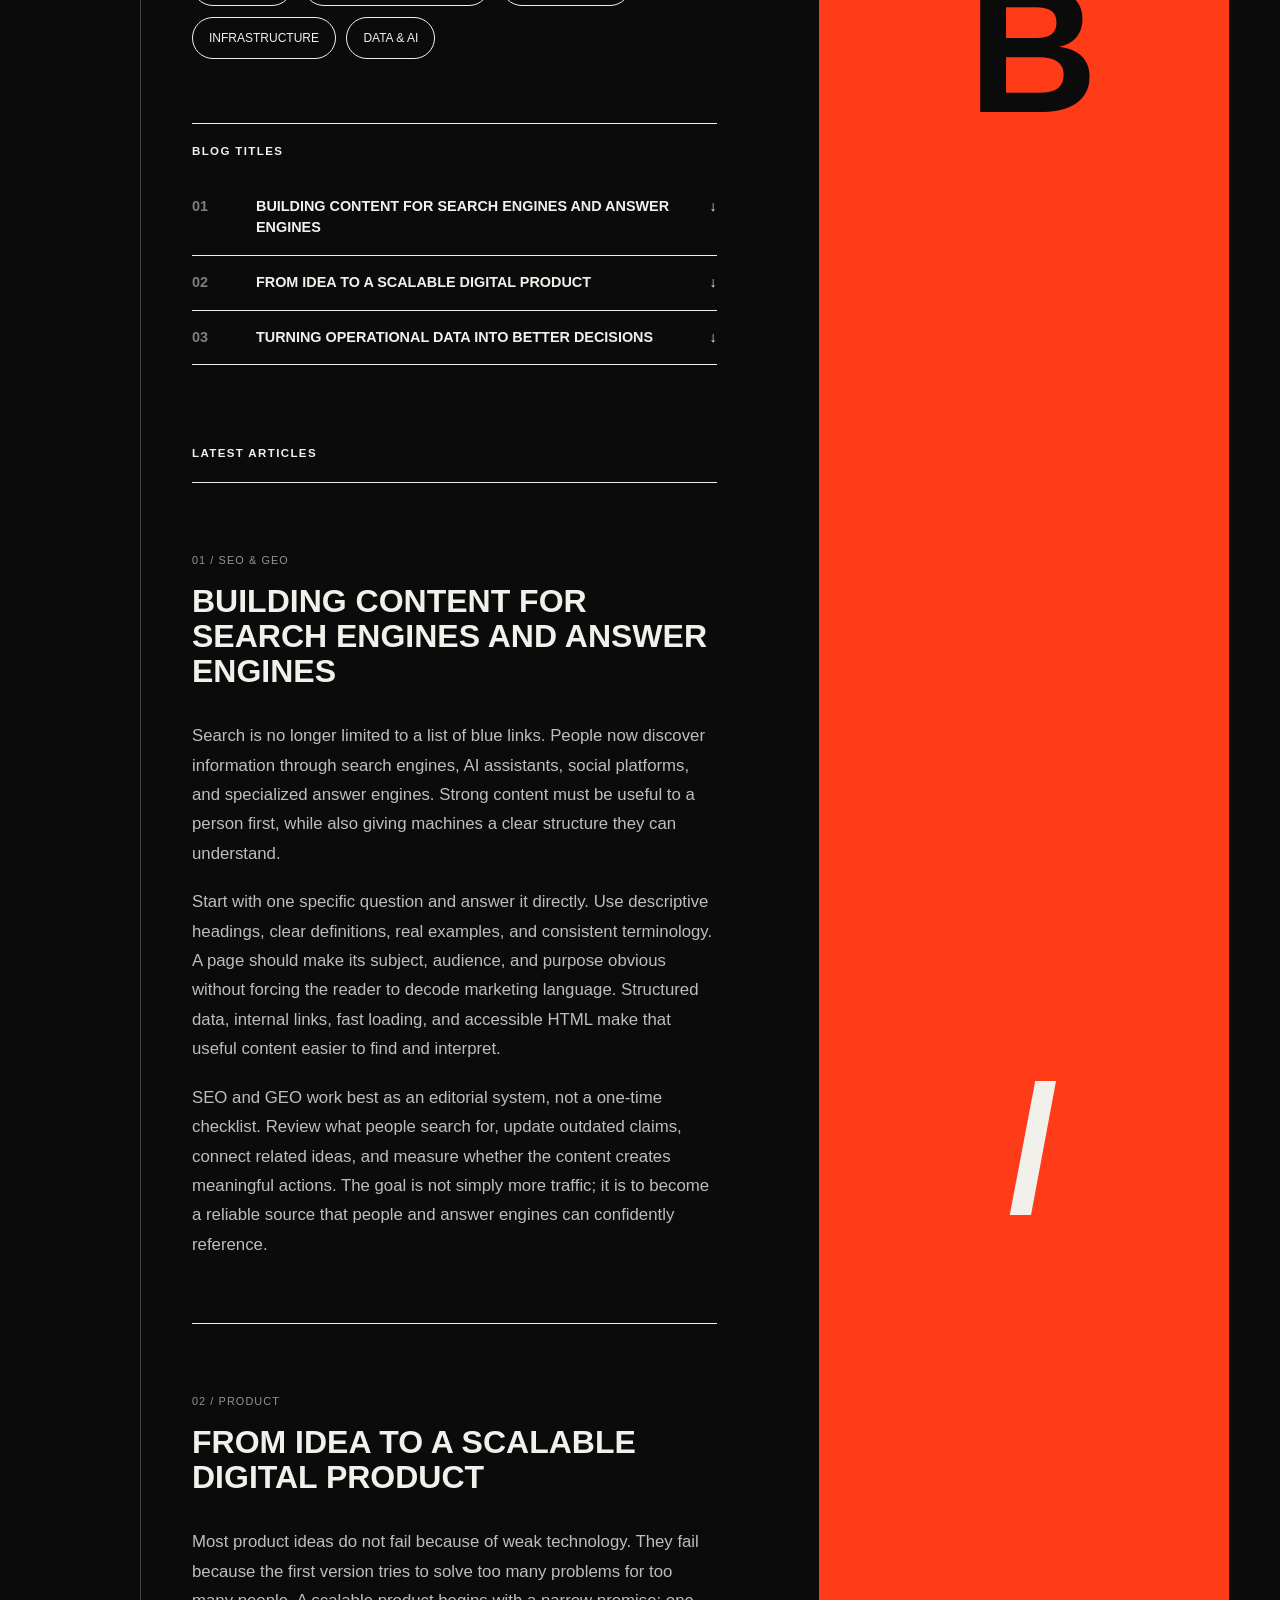
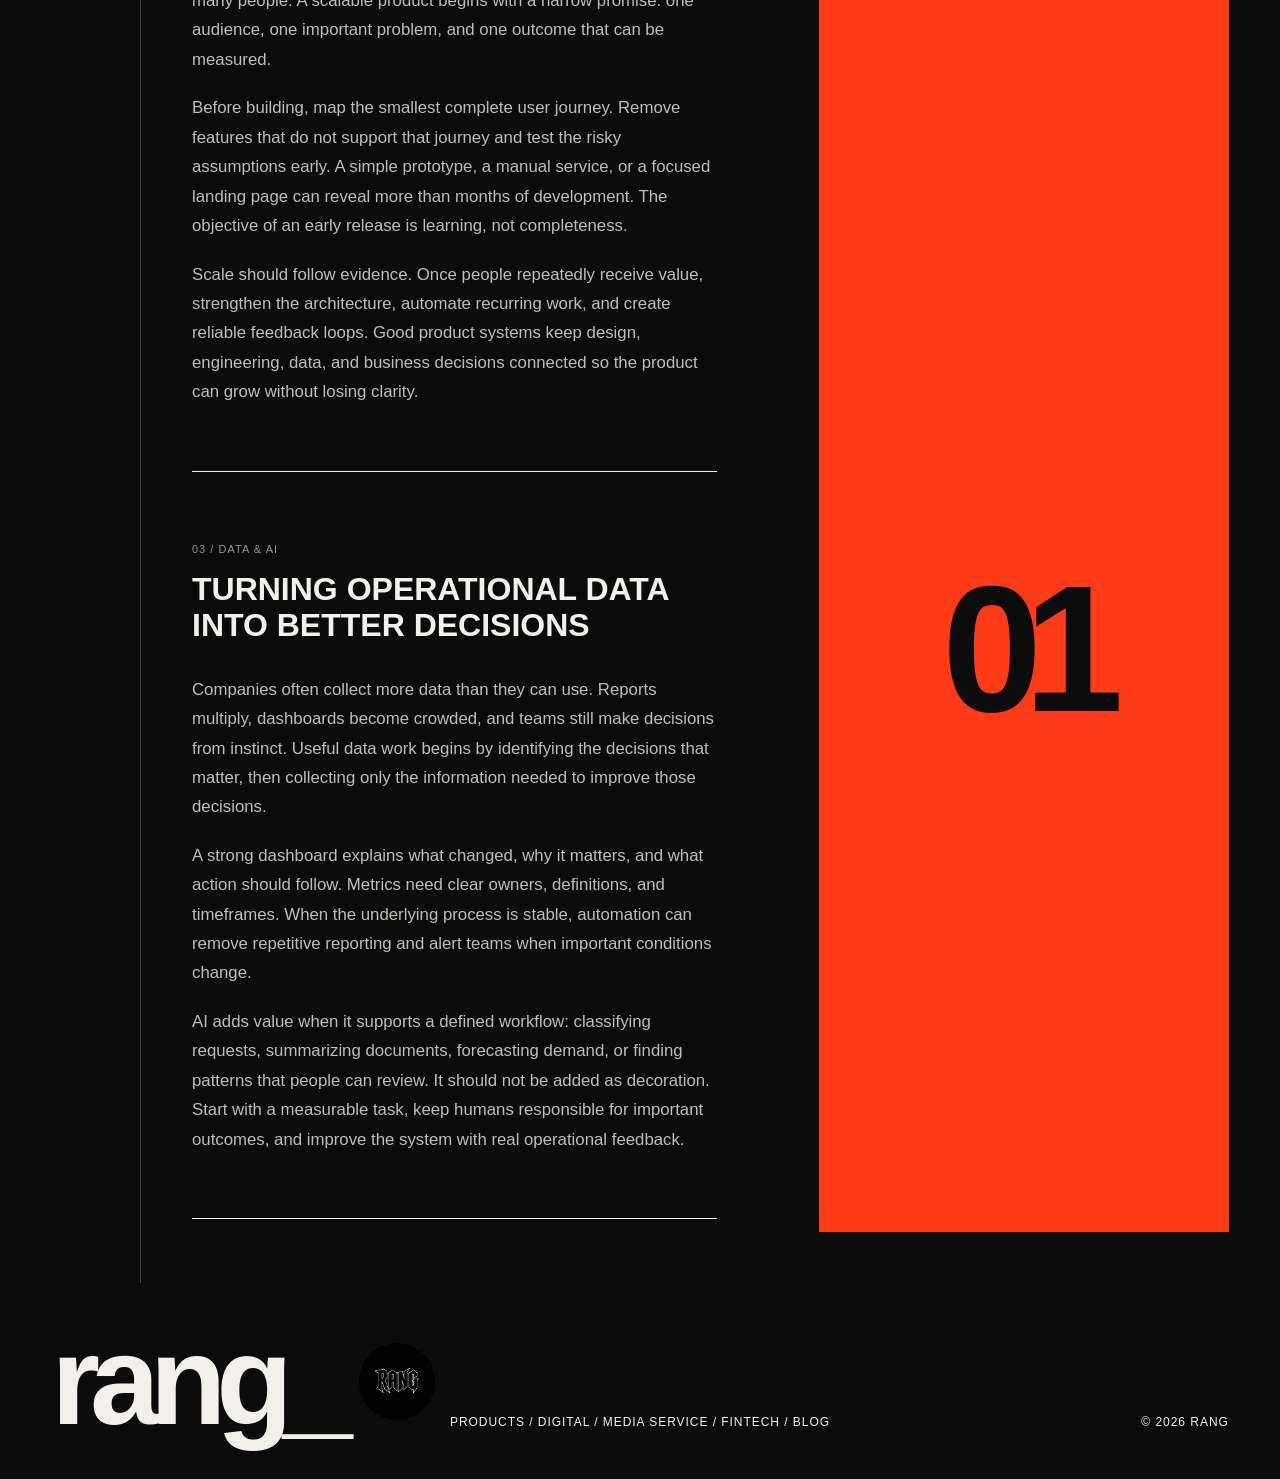
==== commit a51e2a2d: "Add files via upload" ====
--- a/index.html
+++ b/index.html
@@ -10,7 +10,7 @@
 <body>
   <div class="noise" aria-hidden="true"></div>
   <header class="site-header">
-    <a class="logo-crop header-logo" href="#top" aria-label="Rang home"><img src="rang-logo.jpg" alt="" width="369" height="800"></a>
+    <a class="logo-crop header-logo" href="#top" aria-label="Rang home"><img src="rang-logo.png" alt=""></a>
     <div class="language-switcher" aria-label="Language selector">
       <button type="button" data-lang="en" aria-pressed="true">EN</button><span>│</span><button type="button" data-lang="tr" aria-pressed="false">TR</button>
     </div>
@@ -181,7 +181,7 @@
   </main>
 
   <footer>
-    <a class="brand footer-brand" href="#top" aria-label="rang"><span>rang_</span><span class="logo-crop footer-logo"><img src="rang-logo.jpg" alt="" loading="lazy"></span></a>
+    <a class="brand footer-brand" href="#top" aria-label="rang"><span>rang_</span><span class="logo-crop footer-logo"><img src="rang-logo.png" alt="" loading="lazy"></span></a>
     <p>Products / Digital / Media Service / Fintech / Blog</p>
     <p>© <span id="year"></span> rang</p>
   </footer>
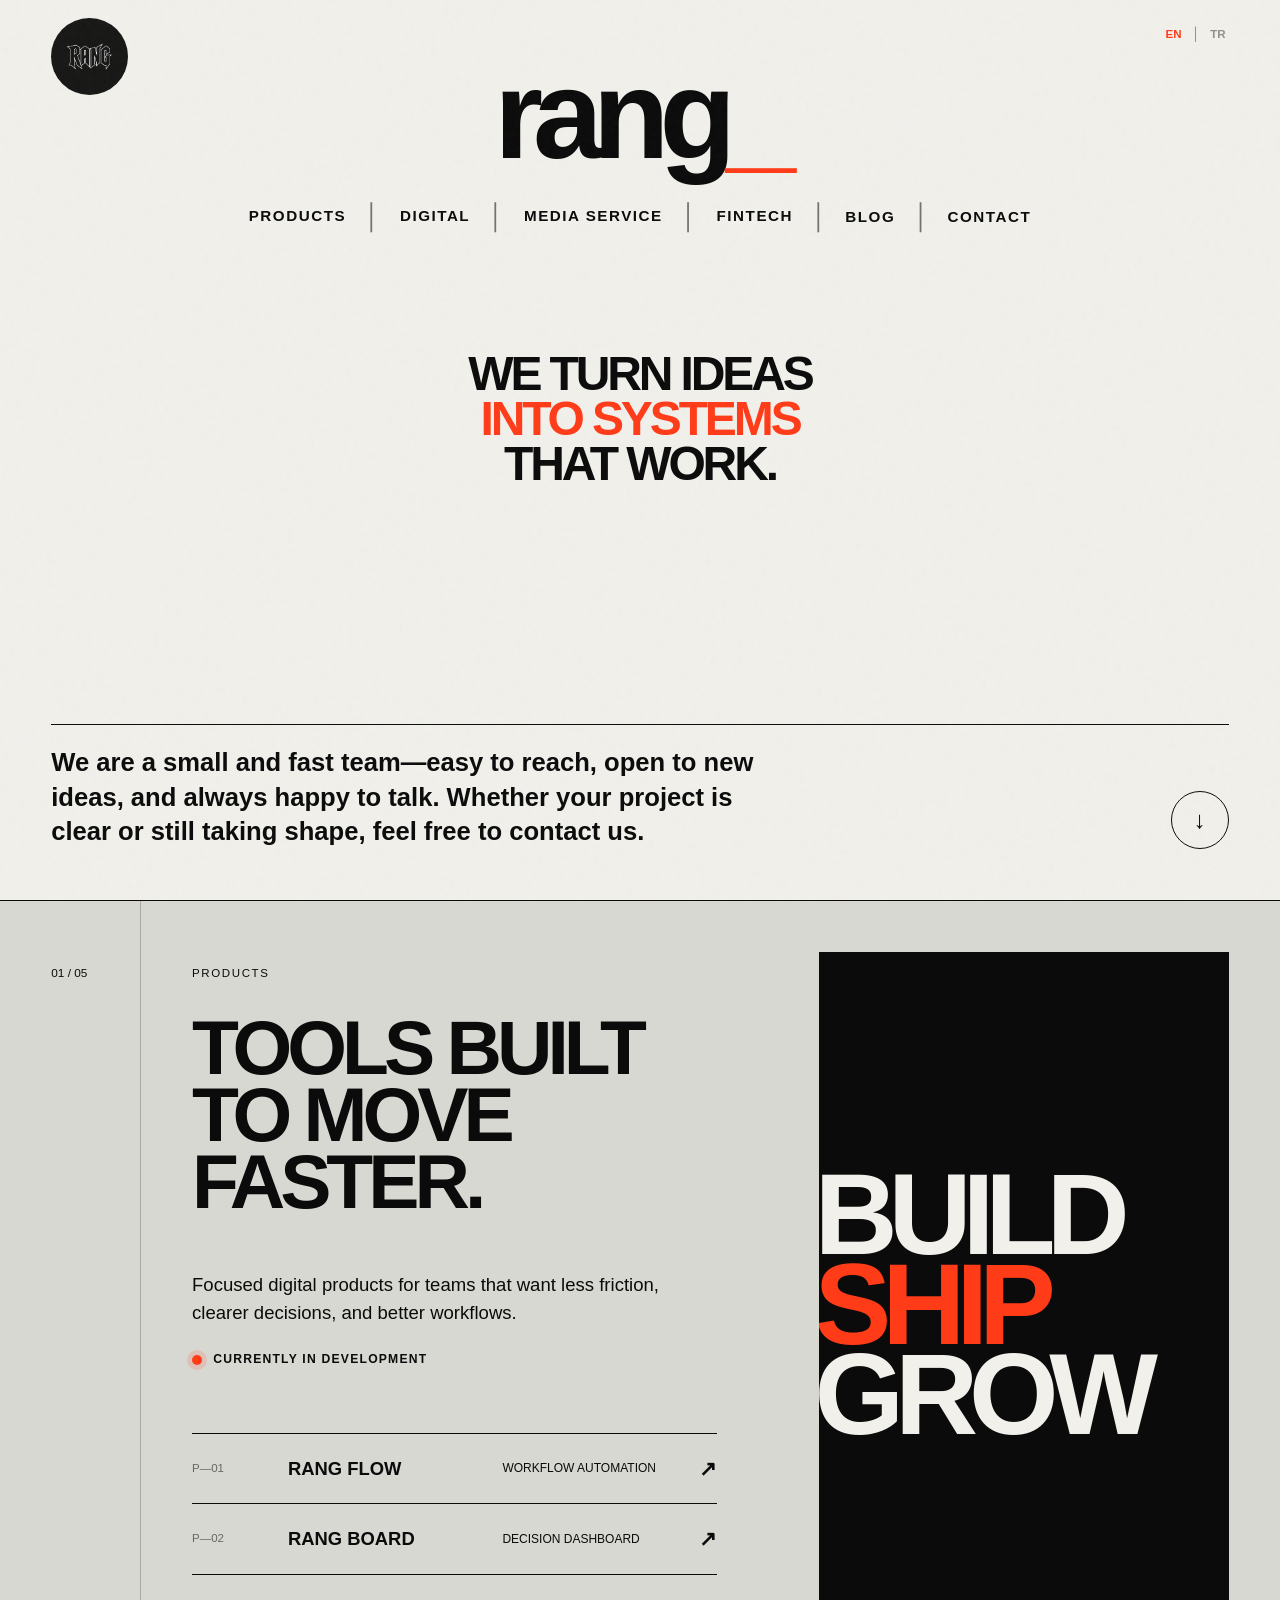
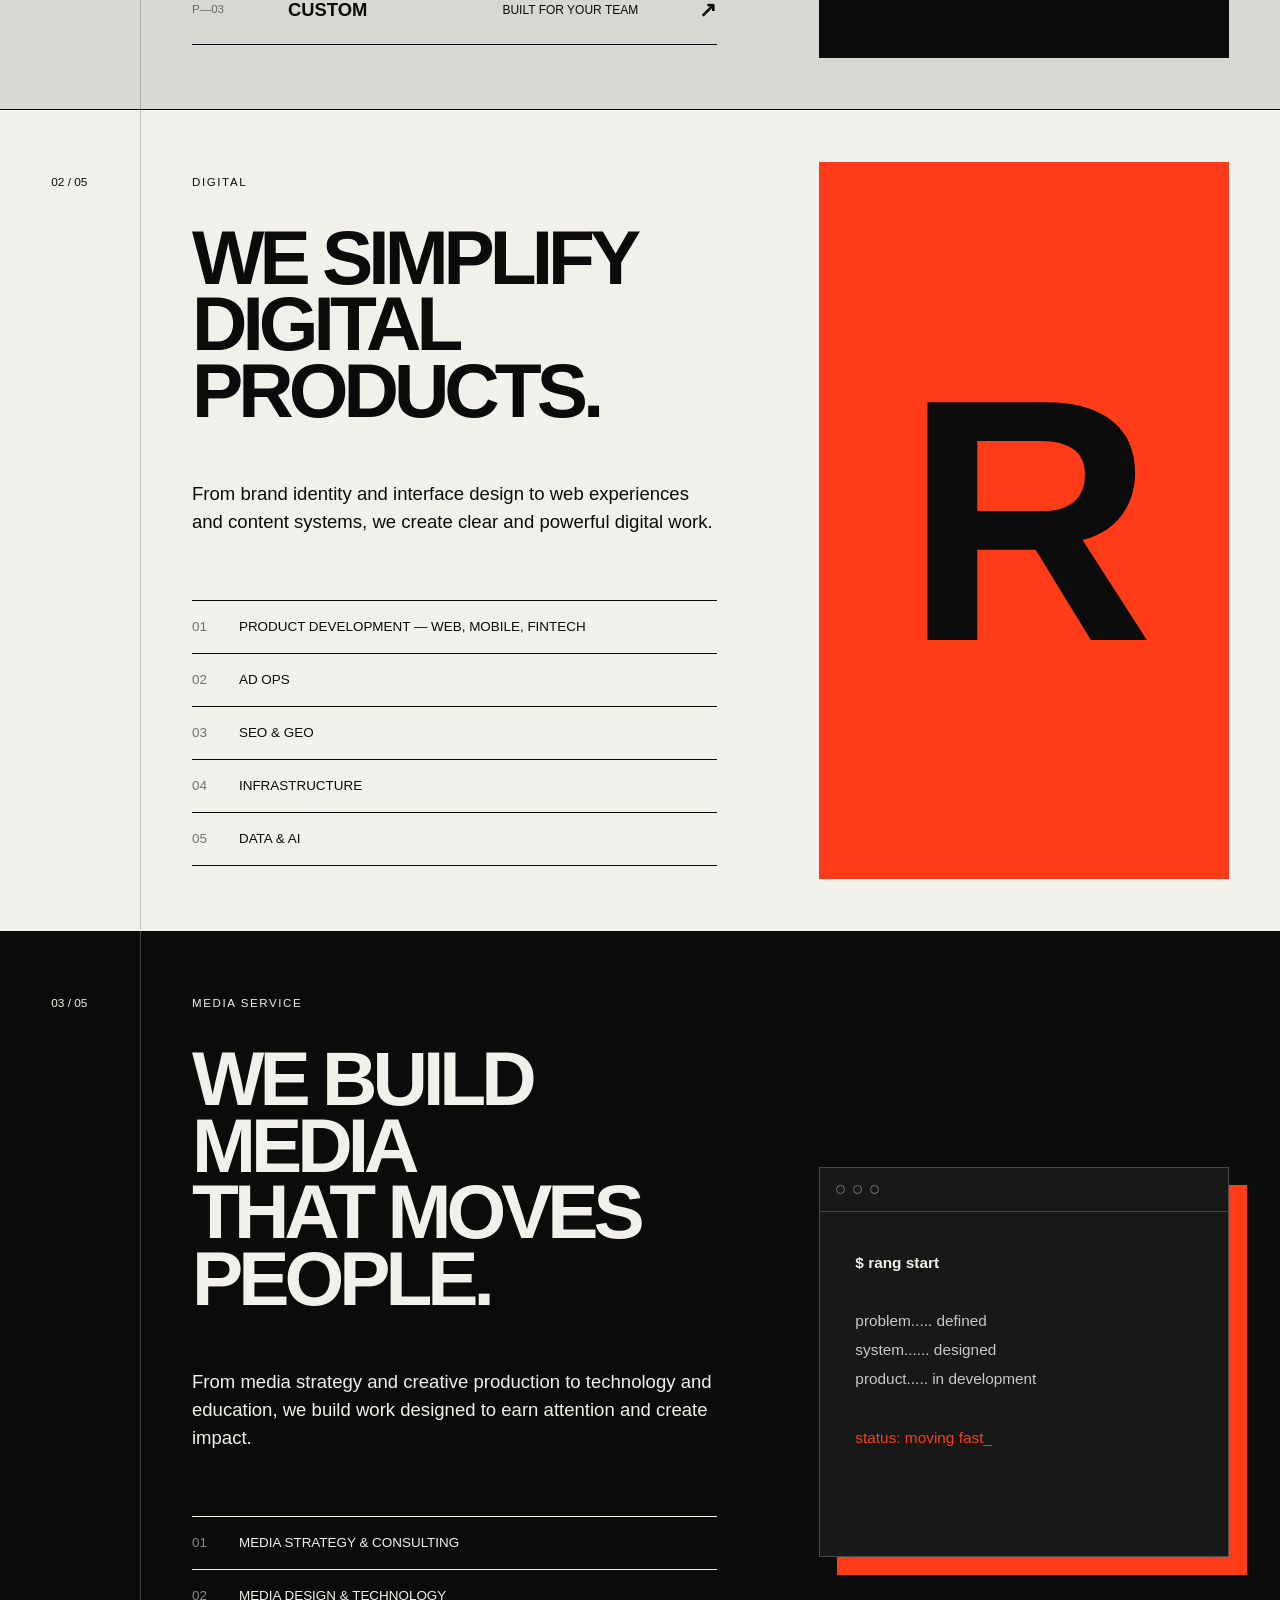
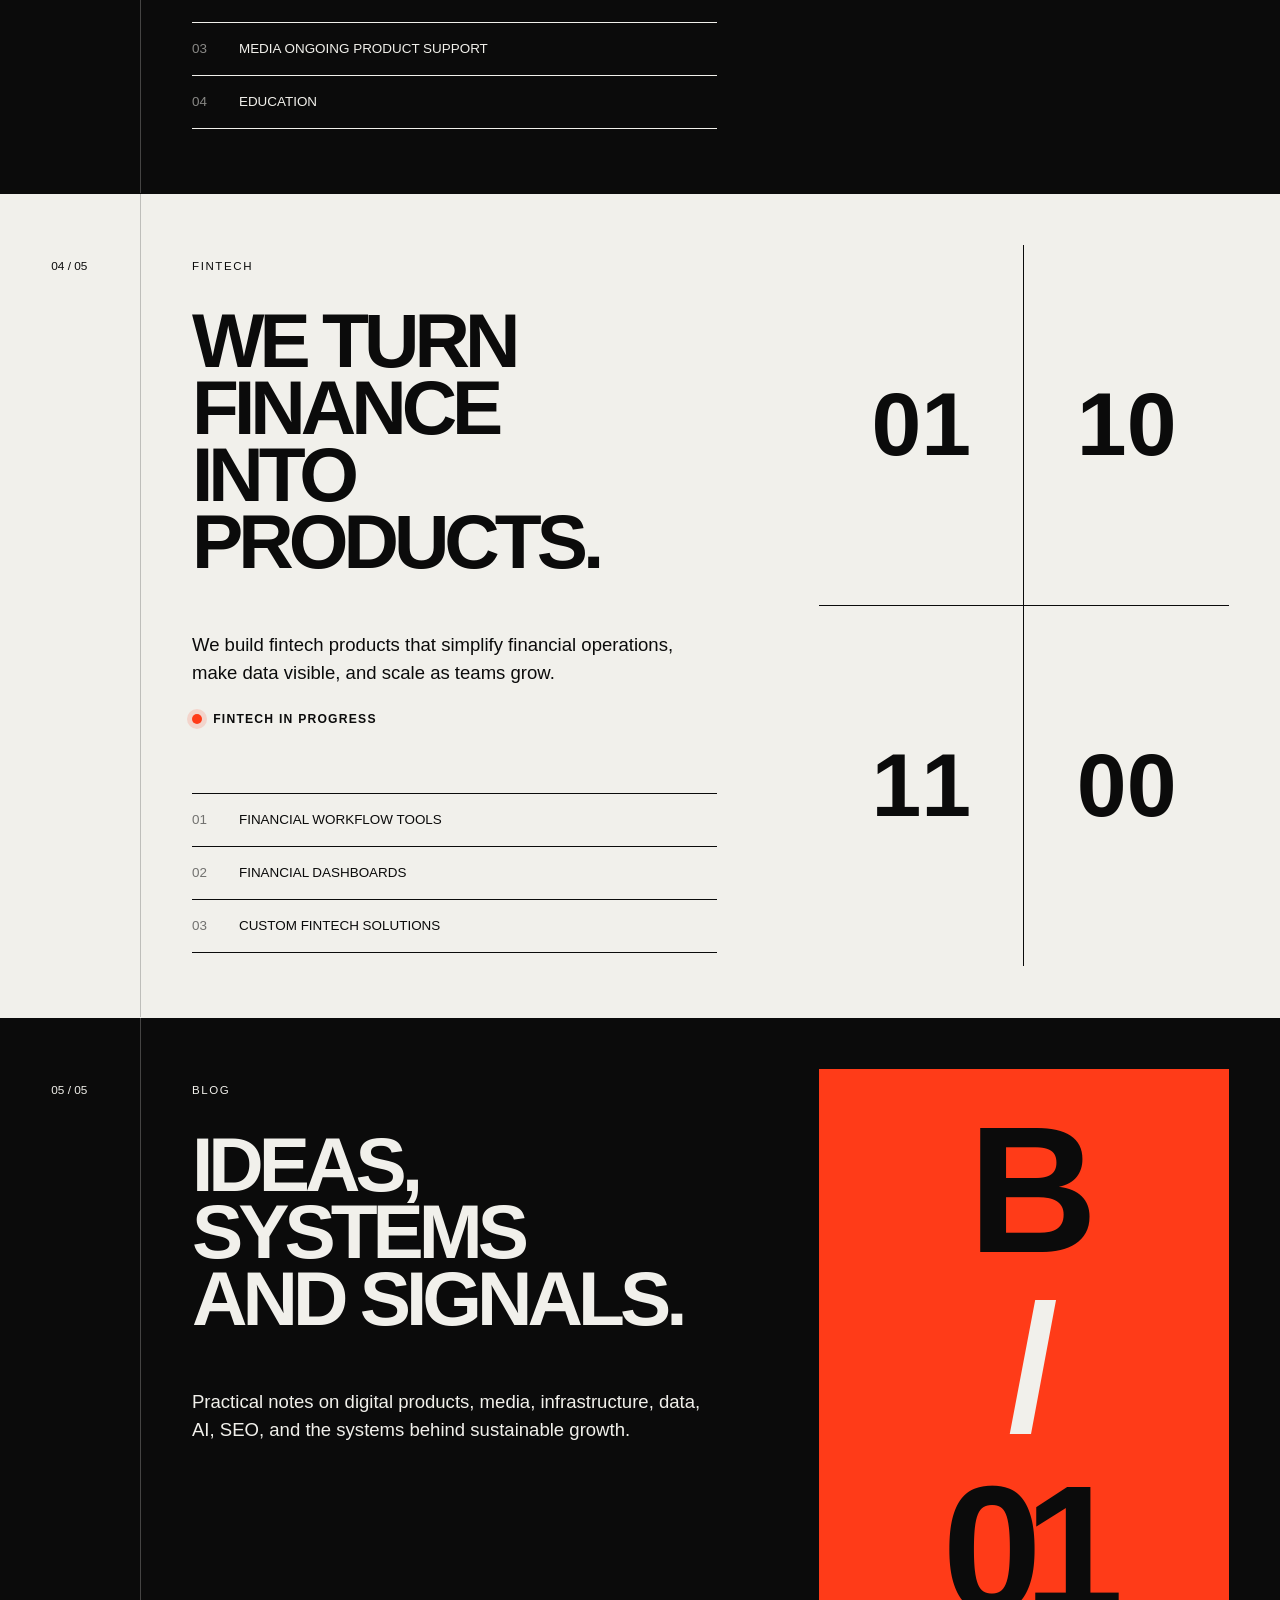
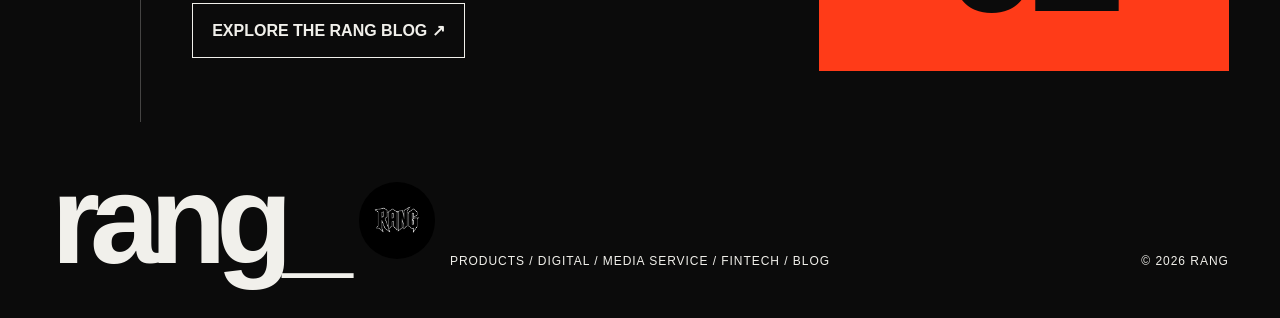
==== commit 4f52af06: "Add Rang blog page and Supabase schema Co-authored-by: Copilot <223556219+Copilot@users.noreply.gith" ====
--- a/index.html
+++ b/index.html
@@ -26,8 +26,8 @@
         <div class="blog-choice" id="blog-choice">
           <strong>Two tabs.<br>One rabbit hole.</strong>
           <p>Work mode or a little wandering?</p>
-          <a href="#blog">Rang blog — ideas at work ↓</a>
-          <a href="https://ghwoarang.github.io/pegasusblogstatic/" target="_blank" rel="noopener noreferrer">Founder's blog — off the clock ↗</a>
+          <a href="blog.html">Rang blog — ideas at work ↗</a>
+          <a href="https://website-rangradart.vercel.app/index.html" target="_blank" rel="noopener noreferrer">Founder's blog — off the clock ↗</a>
         </div>
       </div>
       <div class="contact-menu">
@@ -37,7 +37,7 @@
           <strong>Let's make<br />something work.</strong>
           <div class="contact-links">
             <a href="mailto:inforangrad@gmail.com">inforangrad@gmail.com ↗</a>
-            <a href="https://www.instagram.com/rangradware/" target="_blank" rel="noreferrer">Instagram / @rangradware ↗</a>
+            <a href="https://www.instagram.com/rangradhub" target="_blank" rel="noreferrer">Instagram / @rangradhub ↗</a>
           </div>
           <p>Digital products, media services, and fintech inquiries.</p>
         </div>
@@ -130,51 +130,13 @@
       </div>
     </section>
 
-    <section class="lane blog-lane inverse" id="blog">
+    <section class="lane inverse blog-teaser" id="blog">
       <div class="lane-index">05 / 05</div>
       <div class="lane-body">
         <p class="eyebrow">blog</p>
         <h2>Ideas, systems<br />and signals.</h2>
         <p class="lane-copy">Practical notes on digital products, media, infrastructure, data, AI, SEO, and the systems behind sustainable growth.</p>
-        <div class="blog-topics">
-          <p>Topics</p>
-          <div>
-            <span>SEO & GEO</span><span>Product Development</span><span>Media & Ad Ops</span><span>Infrastructure</span><span>Data & AI</span>
-          </div>
-        </div>
-        <div class="blog-index">
-          <p>Blog titles</p>
-          <a href="#article-seo"><span>01</span> Building content for search engines and answer engines <b>↓</b></a>
-          <a href="#article-product"><span>02</span> From idea to a scalable digital product <b>↓</b></a>
-          <a href="#article-data"><span>03</span> Turning operational data into better decisions <b>↓</b></a>
-        </div>
-        <p class="blog-section-title">Latest articles</p>
-        <div class="blog-list">
-          <article id="article-seo">
-            <span>01 / SEO & GEO</span><h3>Building content for search engines and answer engines</h3>
-            <div class="article-body">
-              <p>Search is no longer limited to a list of blue links. People now discover information through search engines, AI assistants, social platforms, and specialized answer engines. Strong content must be useful to a person first, while also giving machines a clear structure they can understand.</p>
-              <p>Start with one specific question and answer it directly. Use descriptive headings, clear definitions, real examples, and consistent terminology. A page should make its subject, audience, and purpose obvious without forcing the reader to decode marketing language. Structured data, internal links, fast loading, and accessible HTML make that useful content easier to find and interpret.</p>
-              <p>SEO and GEO work best as an editorial system, not a one-time checklist. Review what people search for, update outdated claims, connect related ideas, and measure whether the content creates meaningful actions. The goal is not simply more traffic; it is to become a reliable source that people and answer engines can confidently reference.</p>
-            </div>
-          </article>
-          <article id="article-product">
-            <span>02 / PRODUCT</span><h3>From idea to a scalable digital product</h3>
-            <div class="article-body">
-              <p>Most product ideas do not fail because of weak technology. They fail because the first version tries to solve too many problems for too many people. A scalable product begins with a narrow promise: one audience, one important problem, and one outcome that can be measured.</p>
-              <p>Before building, map the smallest complete user journey. Remove features that do not support that journey and test the risky assumptions early. A simple prototype, a manual service, or a focused landing page can reveal more than months of development. The objective of an early release is learning, not completeness.</p>
-              <p>Scale should follow evidence. Once people repeatedly receive value, strengthen the architecture, automate recurring work, and create reliable feedback loops. Good product systems keep design, engineering, data, and business decisions connected so the product can grow without losing clarity.</p>
-            </div>
-          </article>
-          <article id="article-data">
-            <span>03 / DATA & AI</span><h3>Turning operational data into better decisions</h3>
-            <div class="article-body">
-              <p>Companies often collect more data than they can use. Reports multiply, dashboards become crowded, and teams still make decisions from instinct. Useful data work begins by identifying the decisions that matter, then collecting only the information needed to improve those decisions.</p>
-              <p>A strong dashboard explains what changed, why it matters, and what action should follow. Metrics need clear owners, definitions, and timeframes. When the underlying process is stable, automation can remove repetitive reporting and alert teams when important conditions change.</p>
-              <p>AI adds value when it supports a defined workflow: classifying requests, summarizing documents, forecasting demand, or finding patterns that people can review. It should not be added as decoration. Start with a measurable task, keep humans responsible for important outcomes, and improve the system with real operational feedback.</p>
-            </div>
-          </article>
-        </div>
+        <a class="blog-visit" href="blog.html">Explore the Rang blog ↗</a>
       </div>
       <div class="blog-mark" aria-hidden="true">B<span>/</span>01</div>
     </section>
--- a/styles.css
+++ b/styles.css
@@ -56,3 +56,10 @@
  footer{display:flex;flex-direction:column;align-items:flex-start;gap:24px;padding:36px 6vw;min-height:0}footer .brand{font-size:clamp(52px,16vw,80px);line-height:1}.footer-logo{width:56px}footer p:last-child{font-size:14px;text-align:left}
 }
 @media(prefers-reduced-motion:reduce){html{scroll-behavior:auto}.cursor,.status-line span{animation:none}}
+
+.blog-teaser{min-height:560px}.blog-visit{align-self:flex-start;margin-top:3rem;padding:.9rem 1.2rem;border:1px solid currentColor;font-weight:700;text-transform:uppercase}.blog-visit:hover{background:var(--red);color:var(--ink);border-color:var(--red)}.blog-mark{min-height:360px}
+.blog-header{min-height:110px;padding:1.5rem 6vw;border-bottom:1px solid var(--line);display:flex;justify-content:space-between;align-items:center;gap:2rem}.blog-header .brand{font-size:3rem}.blog-header nav{gap:1.5rem}.blog-header nav a{font-size:.8rem}.blog-page{max-width:1320px;margin:0 auto;padding:5rem 6vw 7rem}.blog-intro{display:grid;grid-template-columns:1fr 1fr;gap:3rem;align-items:end;padding-bottom:3rem;border-bottom:1px solid var(--ink)}.blog-intro h1{font-size:clamp(3.5rem,9vw,8rem);text-align:left;line-height:.9}.blog-intro p{max-width:500px;margin:0;font-size:1.15rem}.blog-feed{padding-top:3rem}.blog-feed h2,.feedback h2{font-size:2rem;line-height:1;text-transform:uppercase;margin:0 0 1.5rem}.blog-status{min-height:1.5rem;margin:0 0 1rem;font-size:.9rem}.post-list{border-top:1px solid var(--ink)}.post-card{padding:2.5rem 0;border-bottom:1px solid var(--ink);display:grid;grid-template-columns:180px 1fr;gap:2rem}.post-meta{font-size:.75rem;text-transform:uppercase;opacity:.65}.post-card h3{margin:0 0 1rem;font-size:clamp(1.5rem,3vw,2.5rem);line-height:1.1;text-transform:uppercase}.post-excerpt{font-weight:700}.post-content{max-width:760px}.post-content p{margin:1rem 0;line-height:1.75}.feedback{margin-top:6rem;padding-top:2rem;border-top:2px solid var(--ink);display:grid;grid-template-columns:1fr 1fr;gap:3rem}.feedback-copy p{max-width:420px}.feedback-form{display:grid;gap:1rem}.feedback-form label{display:grid;gap:.4rem;font-size:.8rem;font-weight:700;text-transform:uppercase}.feedback-form input,.feedback-form textarea{width:100%;border:1px solid var(--ink);border-radius:0;background:transparent;padding:.8rem;font:inherit}.feedback-form textarea{min-height:150px;resize:vertical}.feedback-form button{justify-self:start;border:1px solid var(--ink);background:var(--ink);color:var(--paper);padding:.9rem 1.2rem;font:inherit;font-weight:700;text-transform:uppercase;cursor:pointer}.feedback-form button:hover{background:var(--red);border-color:var(--red);color:var(--ink)}.feedback-form button:disabled{opacity:.6;cursor:wait}.form-status{min-height:1.5rem;margin:0;font-size:.9rem}
+@media(max-width:800px){.blog-header{min-height:84px;padding:1rem 6vw}.blog-header .brand{font-size:2.5rem}.blog-header nav{gap:.8rem}.blog-header nav a{font-size:.65rem;letter-spacing:0}.blog-page{padding:3rem 6vw 4rem}.blog-intro,.feedback{grid-template-columns:1fr;gap:1.5rem}.blog-intro h1{font-size:clamp(3rem,15vw,5rem)}.blog-intro p{font-size:1rem}.post-card{grid-template-columns:1fr;gap:.7rem;padding:1.8rem 0}.blog-feed h2,.feedback h2{font-size:1.6rem}.feedback{margin-top:4rem}}
+.blog-header nav .language-switcher{position:static;flex-shrink:0}
+.blog-header nav>.language-switcher::before{display:none}
+@media(max-width:800px){.blog-header{flex-wrap:wrap;gap:.75rem 1rem}.blog-header nav{width:100%;justify-content:space-between;gap:.5rem}}
